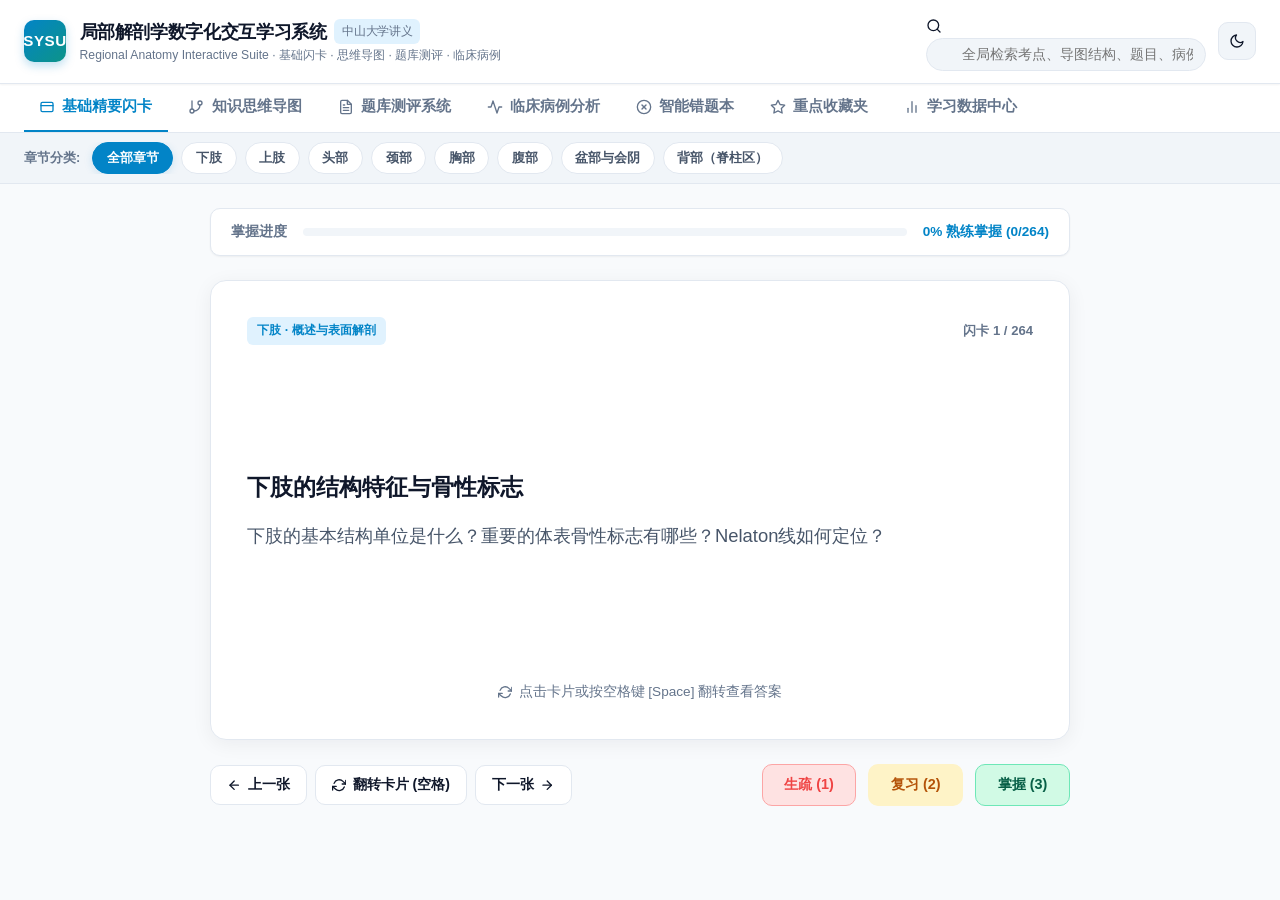
==== index.html @ 953920ea "Feat: Complete Regional Anatomy App with 264 cards and APK workflow" ====
<!DOCTYPE html>
<html lang="zh-CN">
<head>
  <meta charset="UTF-8">
  <meta name="viewport" content="width=device-width, initial-scale=1.0, maximum-scale=1.0, user-scalable=no, viewport-fit=cover">
  <title>中山大学《局部解剖学》数字化交互学习系统</title>
  <meta name="theme-color" content="#2563eb">
  <meta name="apple-mobile-web-app-capable" content="yes">
  <meta name="apple-mobile-web-app-status-bar-style" content="black-translucent">
  <meta name="apple-mobile-web-app-title" content="局部解剖学">
  <link rel="manifest" href="manifest.json">
  <link rel="icon" type="image/png" sizes="192x192" href="icons/icon-192.png">
  <link rel="apple-touch-icon" href="icons/icon-192.png">
  <link rel="stylesheet" href="css/style.css">
</head>
<body>

  <!-- Topbar Header -->
  <header class="app-header">
    <div class="header-inner">
      <div class="logo-area">
        <div class="logo-badge">SYSU</div>
        <div class="logo-text">
          <h1>局部解剖学数字化交互学习系统 <span class="sub-tag">中山大学讲义</span></h1>
          <span>Regional Anatomy Interactive Suite · 基础闪卡 · 思维导图 · 题库测评 · 临床病例</span>
        </div>
      </div>

      <div class="header-controls">
        <div class="search-box">
          <span class="search-icon">
            <svg class="svg-icon icon-sm" viewBox="0 0 24 24"><circle cx="11" cy="11" r="8"></circle><line x1="21" y1="21" x2="16.65" y2="16.65"></line></svg>
          </span>
          <input type="text" id="globalSearchInput" placeholder="全局检索考点、导图结构、题目、病例或名词...">
        </div>
        <button class="btn-icon" id="themeToggleBtn" title="切换深色/浅色模式">
          <svg class="svg-icon icon-sm" viewBox="0 0 24 24"><path d="M21 12.79A9 9 0 1 1 11.21 3 7 7 0 0 0 21 12.79z"></path></svg>
        </button>
      </div>
    </div>
  </header>

  <!-- Navigation Bar -->
  <nav class="sub-nav">
    <div class="nav-container">
      <div class="nav-tabs">
        <button class="nav-tab active" data-view="anki">
          <svg class="svg-icon icon-sm" viewBox="0 0 24 24"><rect x="3" y="5" width="18" height="14" rx="2"></rect><line x1="3" y1="10" x2="21" y2="10"></line></svg>
          <span>基础精要闪卡</span>
        </button>
        <button class="nav-tab" data-view="mindmap">
          <svg class="svg-icon icon-sm" viewBox="0 0 24 24"><line x1="6" y1="3" x2="6" y2="15"></line><circle cx="18" cy="6" r="3"></circle><circle cx="6" cy="18" r="3"></circle><path d="M18 9a9 9 0 0 1-9 9"></path></svg>
          <span>知识思维导图</span>
        </button>
        <button class="nav-tab" data-view="quiz">
          <svg class="svg-icon icon-sm" viewBox="0 0 24 24"><path d="M14 2H6a2 2 0 0 0-2 2v16a2 2 0 0 0 2 2h12a2 2 0 0 0 2-2V8z"></path><polyline points="14 2 14 8 20 8"></polyline><line x1="16" y1="13" x2="8" y2="13"></line><line x1="16" y1="17" x2="8" y2="17"></line><polyline points="10 9 9 9 8 9"></polyline></svg>
          <span>题库测评系统</span>
        </button>
        <button class="nav-tab" data-view="cases">
          <svg class="svg-icon icon-sm" viewBox="0 0 24 24"><path d="M22 12h-4l-3 9L9 3l-3 9H2"></path></svg>
          <span>临床病例分析</span>
        </button>
        <button class="nav-tab" data-view="errors">
          <svg class="svg-icon icon-sm" viewBox="0 0 24 24"><circle cx="12" cy="12" r="10"></circle><line x1="15" y1="9" x2="9" y2="15"></line><line x1="9" y1="9" x2="15" y2="15"></line></svg>
          <span>智能错题本</span>
          <span class="tab-badge" id="badgeErrorCount" style="display:none;">0</span>
        </button>
        <button class="nav-tab" data-view="favorites">
          <svg class="svg-icon icon-sm" viewBox="0 0 24 24"><polygon points="12 2 15.09 8.26 22 9.27 17 14.14 18.18 21.02 12 17.77 5.82 21.02 7 14.14 2 9.27 8.91 8.26 12 2"></polygon></svg>
          <span>重点收藏夹</span>
          <span class="tab-badge gold" id="badgeStarredCount" style="display:none;">0</span>
        </button>
        <button class="nav-tab" data-view="stats">
          <svg class="svg-icon icon-sm" viewBox="0 0 24 24"><line x1="18" y1="20" x2="18" y2="10"></line><line x1="12" y1="20" x2="12" y2="4"></line><line x1="6" y1="20" x2="6" y2="14"></line></svg>
          <span>学习数据中心</span>
        </button>
      </div>
    </div>
  </nav>

  <!-- Chapter Filter Bar -->
  <div class="chapter-bar">
    <div class="chapter-inner" id="chapterPillsContainer">
      <span class="ch-label">章节分类:</span>
      <button class="ch-pill active" data-ch="全部">全部章节</button>
      <button class="ch-pill" data-ch="下肢">下肢</button>
      <button class="ch-pill" data-ch="上肢">上肢</button>
      <button class="ch-pill" data-ch="头部">头部</button>
      <button class="ch-pill" data-ch="颈部">颈部</button>
      <button class="ch-pill" data-ch="胸部">胸部</button>
      <button class="ch-pill" data-ch="腹部">腹部</button>
      <button class="ch-pill" data-ch="盆部和会阴">盆部与会阴</button>
      <button class="ch-pill" data-ch="背部">背部（脊柱区）</button>
    </div>
  </div>

  <!-- Main View Sections -->
  <main class="main-content">

    <!-- VIEW 1: ANKI FLASHCARDS -->
    <section class="view-section active" id="view-anki">
      <div class="anki-container">
        <!-- Progress Bar -->
        <div class="anki-header">
          <div class="anki-progress-box">
            <span style="font-size:0.85rem; font-weight:700; color:var(--text-muted);">掌握进度</span>
            <div class="progress-track">
              <div class="progress-fill" id="ankiProgressFill" style="width:0%;"></div>
            </div>
            <span style="font-size:0.85rem; font-weight:700; color:var(--primary);" id="ankiProgressText">0%</span>
          </div>
        </div>

        <!-- 3D Flashcard Stage -->
        <div class="card-stage" id="ankiStage">
          <div class="flashcard" id="ankiFlashcard">
            <!-- Front Face -->
            <div class="card-face card-front">
              <div class="card-face-header">
                <span class="card-tag" id="ankiCardTag">章节考点</span>
                <span class="card-hint" id="ankiCardHint">卡片 1 / 264</span>
              </div>
              <div class="card-body">
                <h2 class="card-title" id="ankiCardTitle">考点名称</h2>
                <div class="card-prompt" id="ankiCardPrompt">记忆引导问题...</div>
              </div>
              <div class="card-flip-prompt">
                <svg class="svg-icon icon-xs" viewBox="0 0 24 24"><polyline points="23 4 23 10 17 10"></polyline><polyline points="1 20 1 14 7 14"></polyline><path d="M3.51 9a9 9 0 0 1 14.85-3.36L23 10M1 14l4.64 4.36A9 9 0 0 0 20.49 15"></path></svg>
                <span>点击卡片或按空格键 [Space] 翻转查看答案</span>
              </div>
            </div>

            <!-- Back Face -->
            <div class="card-face card-back">
              <div class="card-face-header">
                <span class="card-tag" style="background:var(--success-light); color:var(--success);">核心解剖解析</span>
                <span class="card-hint">再次点击翻回正面</span>
              </div>
              <div class="card-body">
                <div class="card-answer-text" id="ankiCardAnswer">标准解剖要点与毗邻结构...</div>
                <div class="card-clinical-box" id="ankiClinicalBox" style="display:none;">
                  <div style="display:flex; align-items:center; gap:0.4rem; margin-bottom:0.35rem;">
                    <svg class="svg-icon icon-xs" viewBox="0 0 24 24"><path d="M22 12h-4l-3 9L9 3l-3 9H2"></path></svg>
                    <b>临床应用与易混辨析：</b>
                  </div>
                  <span id="ankiClinicalText"></span>
                </div>
              </div>
            </div>
          </div>
        </div>

        <!-- Anki Navigation & Spaced Repetition Buttons -->
        <div class="anki-controls">
          <div class="anki-nav-btns">
            <button class="btn-nav" id="btnAnkiPrev" title="上一张 (←)">
              <svg class="svg-icon icon-xs" viewBox="0 0 24 24"><line x1="19" y1="12" x2="5" y2="12"></line><polyline points="12 19 5 12 12 5"></polyline></svg>
              上一张
            </button>
            <button class="btn-nav" id="btnAnkiFlip">
              <svg class="svg-icon icon-xs" viewBox="0 0 24 24"><polyline points="23 4 23 10 17 10"></polyline><polyline points="1 20 1 14 7 14"></polyline><path d="M3.51 9a9 9 0 0 1 14.85-3.36L23 10M1 14l4.64 4.36A9 9 0 0 0 20.49 15"></path></svg>
              翻转卡片 (空格)
            </button>
            <button class="btn-nav" id="btnAnkiNext" title="下一张 (→)">
              下一张
              <svg class="svg-icon icon-xs" viewBox="0 0 24 24"><line x1="5" y1="12" x2="19" y2="12"></line><polyline points="12 5 19 12 12 19"></polyline></svg>
            </button>
          </div>

          <div class="anki-rating-btns">
            <button class="btn-rate btn-again" id="btnRateAgain" title="快捷键: 1">
              <span>生疏 (1)</span>
            </button>
            <button class="btn-rate btn-good" id="btnRateGood" title="快捷键: 2">
              <span>复习 (2)</span>
            </button>
            <button class="btn-rate btn-easy" id="btnRateEasy" title="快捷键: 3">
              <span>掌握 (3)</span>
            </button>
          </div>
        </div>
      </div>
    </section>

    <!-- VIEW 2: MIND MAP -->
    <section class="view-section" id="view-mindmap">
      <div class="mindmap-layout">
        <!-- Tree View -->
        <div class="mindmap-tree-container">
          <div style="display:flex; justify-content:space-between; align-items:center; margin-bottom:1.25rem; padding-bottom:0.75rem; border-bottom:1px solid var(--border); flex-wrap:wrap; gap:0.5rem;">
            <div>
              <h2 style="font-size:1.15rem; font-weight:700; margin:0;">局部解剖学整体知识架构图谱</h2>
              <span style="font-size:0.82rem; color:var(--text-muted);">涵盖八大解剖分区 · 264张精要闪卡考点100%映射入网 · 支持点击展开折叠与双向考点联动</span>
            </div>
            <div style="display:flex; gap:0.5rem;">
              <button class="btn-nav" id="btnMmExpandAll">全部展开</button>
              <button class="btn-nav" id="btnMmCollapseAll">全部折叠</button>
            </div>
          </div>
          <div id="mindmapTree"></div>
        </div>

        <!-- Inspector Panel -->
        <div class="mindmap-inspector" id="inspectorPanel">
          <div class="inspector-header">
            <div class="card-tag" style="margin-bottom:0.5rem;">结构精析联动</div>
            <h3 class="inspector-title" id="inspectorTitle">点击左侧结构节点</h3>
          </div>
          <p class="inspector-desc" id="inspectorDesc">在思维导图中选择任意解剖区域、三角、裂孔、间隙或神经血管鞘，即可在此快速浏览其解剖组成、毗邻要点，并一键联动对应基础闪卡或题目测评。</p>
          <div class="inspector-actions" id="inspectorActions"></div>
        </div>
      </div>
    </section>

    <!-- VIEW 3: QUIZ & TESTING -->
    <section class="view-section" id="view-quiz">
      <!-- Quiz Toolbar Filter -->
      <div class="quiz-header-bar">
        <div class="filter-group">
          <span style="font-size:0.85rem; font-weight:700; color:var(--text-muted); margin-right:0.25rem;">题型:</span>
          <button class="filter-btn active" data-qtype="all">全部题型</button>
          <button class="filter-btn" data-qtype="A">A型题 (单选)</button>
          <button class="filter-btn" data-qtype="X">X型题 (多选)</button>
        </div>

        <div class="filter-group">
          <span style="font-size:0.85rem; font-weight:700; color:var(--text-muted); margin-right:0.25rem;">状态:</span>
          <button class="filter-btn active" data-qstatus="all">全部</button>
          <button class="filter-btn" data-qstatus="unanswered">未答</button>
          <button class="filter-btn" data-qstatus="wrong">做错</button>
          <button class="filter-btn" data-qstatus="correct">已正确</button>
          <button class="filter-btn" data-qstatus="starred">已收藏</button>
        </div>

        <div class="quiz-stats-badge" id="quizStatsBadge">加载题目中...</div>
      </div>

      <!-- Questions List Container -->
      <div class="questions-list" id="quizQuestionsList"></div>

      <!-- Pagination Controls -->
      <div class="pagination-bar" id="quizPaginationBar"></div>
    </section>

    <!-- VIEW 4: CLINICAL CASES -->
    <section class="view-section" id="view-cases">
      <div style="display:flex; align-items:center; justify-content:space-between; margin-bottom:1.25rem; flex-wrap:wrap; gap:1rem;">
        <div>
          <h2 style="font-size:1.35rem; font-weight:700;">临床病例综合分析 (Clinical Case Studies)</h2>
          <p style="font-size:0.85rem; color:var(--text-muted);">紧密围绕人卫第十版教材章末「临床病例分析」与中山医历年真题，点击展开权威解剖诊断、机制推演与临床要点提炼。</p>
        </div>
        <div class="quiz-stats-badge" id="casesStatsBadge">共 123 个病例</div>
      </div>

      <!-- Case Filter Toolbar -->
      <div style="display:flex; align-items:center; justify-content:space-between; gap:1rem; margin-bottom:1.5rem; flex-wrap:wrap; background:var(--bg-card); padding:0.75rem 1.25rem; border-radius:var(--radius-md); border:1px solid var(--border);">
        <div style="display:flex; align-items:center; gap:0.5rem; flex-wrap:wrap;">
          <span style="font-size:0.85rem; font-weight:700; color:var(--text-muted); margin-right:0.25rem;">病例题库类型：</span>
          <button class="filter-btn active" id="caseFilterAll" onclick="window.APP.setCaseFilter('all')">
            全部临床病例 (123)
          </button>
          <button class="filter-btn" id="caseFilter10th" onclick="window.APP.setCaseFilter('10th')" style="border-color:#38bdf8; color:#0284c7; font-weight:600;">
            <svg class="svg-icon" style="width:13px;height:13px;display:inline-block;vertical-align:-1px;margin-right:4px;" viewBox="0 0 24 24"><polygon points="12 2 15.09 8.26 22 9.27 17 14.14 18.18 21.02 12 17.77 5.82 21.02 7 14.14 2 9.27 8.91 8.26 12 2"></polygon></svg>
            人卫第十版教材考题 (97 · 考试命题源)
          </button>
          <button class="filter-btn" id="caseFilterStarred" onclick="window.APP.setCaseFilter('starred')">
            已收藏病例
          </button>
        </div>
        <div style="font-size:0.82rem; color:var(--text-muted);">
          提示：期末与阶段考重点考察「第十版教材考题」
        </div>
      </div>

      <div class="cases-grid" id="casesList"></div>
    </section>

    <!-- VIEW 5: ERROR BOOK -->
    <section class="view-section" id="view-errors">
      <div class="quiz-header-bar">
        <div>
          <h2 style="font-size:1.25rem; font-weight:700; color:var(--danger); display:flex; align-items:center; gap:0.5rem;">
            <svg class="svg-icon icon-sm" viewBox="0 0 24 24"><circle cx="12" cy="12" r="10"></circle><line x1="15" y1="9" x2="9" y2="15"></line><line x1="9" y1="9" x2="15" y2="15"></line></svg>
            <span>智能错题本</span>
          </h2>
          <span style="font-size:0.85rem; color:var(--text-muted);">自动收录所有做错的单选题与多选题，支持针对性攻克与逐题移出。</span>
        </div>
        <div style="display:flex; align-items:center; gap:1rem;">
          <div class="quiz-stats-badge" id="errorsStatsBadge">0 道错题</div>
          <button class="btn-nav" id="btnClearErrorsBtn" style="color:var(--danger);">清空错题本</button>
        </div>
      </div>

      <div class="questions-list" id="errorsQuestionsList"></div>
    </section>

    <!-- VIEW 6: FAVORITES -->
    <section class="view-section" id="view-favorites">
      <div class="quiz-header-bar">
        <div>
          <h2 style="font-size:1.25rem; font-weight:700; color:var(--warning); display:flex; align-items:center; gap:0.5rem;">
            <svg class="svg-icon icon-sm" viewBox="0 0 24 24"><polygon points="12 2 15.09 8.26 22 9.27 17 14.14 18.18 21.02 12 17.77 5.82 21.02 7 14.14 2 9.27 8.91 8.26 12 2"></polygon></svg>
            <span>重点题目收藏夹</span>
          </h2>
          <span style="font-size:0.85rem; color:var(--text-muted);">集中复习标记为星标的重要考点题目与经典综合题。</span>
        </div>
        <div class="quiz-stats-badge" id="favsStatsBadge">0 道收藏</div>
      </div>

      <div class="questions-list" id="favoritesQuestionsList"></div>
    </section>

    <!-- VIEW 7: STATS & DASHBOARD -->
    <section class="view-section" id="view-stats">
      <h2 style="font-size:1.35rem; font-weight:700; margin-bottom:1.25rem;">学习数据与档案管理</h2>

      <div class="dash-grid">
        <div class="stat-card">
          <div class="stat-icon icon-blue">
            <svg class="svg-icon icon-md" viewBox="0 0 24 24"><path d="M14 2H6a2 2 0 0 0-2 2v16a2 2 0 0 0 2 2h12a2 2 0 0 0 2-2V8z"></path><polyline points="14 2 14 8 20 8"></polyline><line x1="16" y1="13" x2="8" y2="13"></line><line x1="16" y1="17" x2="8" y2="17"></line></svg>
          </div>
          <div class="stat-info">
            <h4 id="statDoneCount">0</h4>
            <p>已测评题目数</p>
          </div>
        </div>

        <div class="stat-card">
          <div class="stat-icon icon-green">
            <svg class="svg-icon icon-md" viewBox="0 0 24 24"><circle cx="12" cy="12" r="10"></circle><polyline points="12 6 12 12 16 14"></polyline></svg>
          </div>
          <div class="stat-info">
            <h4 id="statAccuracy">0%</h4>
            <p>整体答题正确率</p>
          </div>
        </div>

        <div class="stat-card">
          <div class="stat-icon icon-gold">
            <svg class="svg-icon icon-md" viewBox="0 0 24 24"><rect x="3" y="5" width="18" height="14" rx="2"></rect><line x1="3" y1="10" x2="21" y2="10"></line></svg>
          </div>
          <div class="stat-info">
            <h4 id="statMasteredCards">0 / 264</h4>
            <p>熟练掌握核心考点</p>
          </div>
        </div>

        <div class="stat-card">
          <div class="stat-icon icon-red">
            <svg class="svg-icon icon-md" viewBox="0 0 24 24"><circle cx="12" cy="12" r="10"></circle><line x1="15" y1="9" x2="9" y2="15"></line><line x1="9" y1="9" x2="15" y2="15"></line></svg>
          </div>
          <div class="stat-info">
            <h4 id="statErrorCount">0</h4>
            <p>当前错题总数</p>
          </div>
        </div>

        <div class="stat-card">
          <div class="stat-icon icon-gold">
            <svg class="svg-icon icon-md" viewBox="0 0 24 24"><polygon points="12 2 15.09 8.26 22 9.27 17 14.14 18.18 21.02 12 17.77 5.82 21.02 7 14.14 2 9.27 8.91 8.26 12 2"></polygon></svg>
          </div>
          <div class="stat-info">
            <h4 id="statFavCount">0</h4>
            <p>重点收藏题目</p>
          </div>
        </div>
      </div>

      <div class="q-card" style="margin-top:1.5rem;">
        <h3 style="font-size:1.15rem; font-weight:700; margin-bottom:0.75rem; display:flex; align-items:center; gap:0.5rem;">
          <svg class="svg-icon icon-sm" viewBox="0 0 24 24"><path d="M19 21H5a2 2 0 0 1-2-2V5a2 2 0 0 1 2-2h11l5 5v11a2 2 0 0 1-2 2z"></path><polyline points="17 21 17 13 7 13 7 21"></polyline><polyline points="7 3 7 8 15 8"></polyline></svg>
          学习档案与数据备份
        </h3>
        <p style="font-size:0.9rem; color:var(--text-muted); line-height:1.6; margin-bottom:1.25rem;">
          你的所有测评进度、错题记录、收藏题目和考点掌握情况均实时保存在当前环境的本地存储（LocalStorage）中。若更换设备或重装系统，可在此一键备份与恢复数据。
        </p>

        <div class="backup-actions">
          <button class="btn-nav" id="btnExportData" style="background:var(--primary); color:#fff; border-color:var(--primary);">
            <svg class="svg-icon icon-xs" viewBox="0 0 24 24"><path d="M21 15v4a2 2 0 0 1-2 2H5a2 2 0 0 1-2-2v-4"></path><polyline points="7 10 12 15 17 10"></polyline><line x1="12" y1="15" x2="12" y2="3"></line></svg>
            导出学习档案 (JSON)
          </button>
          <button class="btn-nav" id="btnImportData">
            <svg class="svg-icon icon-xs" viewBox="0 0 24 24"><path d="M21 15v4a2 2 0 0 1-2 2H5a2 2 0 0 1-2-2v-4"></path><polyline points="17 8 12 3 7 8"></polyline><line x1="12" y1="3" x2="12" y2="15"></line></svg>
            导入学习档案 (JSON)
          </button>
          <input type="file" id="fileImportInput" accept=".json" style="display:none;">
          <button class="btn-nav" id="btnResetData" style="color:var(--danger); border-color:var(--danger-border); margin-left:auto;">
            <svg class="svg-icon icon-xs" viewBox="0 0 24 24"><polyline points="3 6 5 6 21 6"></polyline><path d="M19 6v14a2 2 0 0 1-2 2H7a2 2 0 0 1-2-2V6m3 0V4a2 2 0 0 1 2-2h4a2 2 0 0 1 2 2v2"></path></svg>
            重置所有学习记录
          </button>
        </div>
      </div>
    </section>

  </main>

  <!-- Knowledge Preview Modal (Linked from questions & mindmap) -->
  <div class="modal-overlay" id="knowledgeModal">
    <div class="modal-box">
      <div class="modal-header">
        <h3 id="modalKnowledgeTitle">考点知识解析</h3>
        <button class="modal-close" id="modalCloseBtn">✕</button>
      </div>
      <div class="modal-body" id="modalKnowledgeBody"></div>
      <div style="padding:1rem 1.5rem; border-top:1px solid var(--border); display:flex; justify-content:flex-end; gap:0.75rem; background:var(--bg-subtle);">
        <button class="btn-nav" onclick="document.getElementById('modalCloseBtn').click()">关闭</button>
        <button class="btn-nav" id="modalGoAnkiBtn" style="background:var(--primary); color:#fff; border-color:var(--primary);">
          <svg class="svg-icon icon-xs" viewBox="0 0 24 24"><line x1="5" y1="12" x2="19" y2="12"></line><polyline points="12 5 19 12 12 19"></polyline></svg>
          前往闪卡背诵此考点
        </button>
      </div>
    </div>
  </div>

  <!-- Data and Application Scripts (Offline Safe, Zero External Network Required) -->
  <script src="data/knowledge.js"></script>
  <script src="data/mindmap.js"></script>
  <script src="data/questions.js"></script>
  <script src="data/cases.js"></script>
  <script src="js/app.js"></script>

  <!-- PWA Service Worker Registration -->
  <script>
    if ('serviceWorker' in navigator && (window.location.protocol === 'http:' || window.location.protocol === 'https:')) {
      window.addEventListener('load', () => {
        navigator.serviceWorker.register('./sw.js')
          .then(reg => console.log('[PWA] Service Worker registered:', reg.scope))
          .catch(err => console.log('[PWA] Service Worker registration failed:', err));
      });
    }
  </script>
</body>
</html>
---- css/style.css ----
/* =========================================================
   中山大学《局部解剖学》数字化学习系统 - Modern Medical UI CSS
   Clean, Lightweight, Zero-Jank, Fully Responsive, Professional SVG Icons
   ========================================================= */

:root {
  --primary: #0284c7;
  --primary-hover: #0369a1;
  --primary-light: #e0f2fe;
  --primary-glow: rgba(2, 132, 199, 0.15);
  
  --teal: #0d9488;
  --teal-light: #ccfbf1;
  
  --success: #10b981;
  --success-light: #d1fae5;
  --success-border: #6ee7b7;
  
  --danger: #ef4444;
  --danger-light: #fee2e2;
  --danger-border: #fca5a5;
  
  --warning: #f59e0b;
  --warning-light: #fef3c7;
  
  --bg-main: #f8fafc;
  --bg-card: #ffffff;
  --bg-subtle: #f1f5f9;
  --border: #e2e8f0;
  --border-light: #f1f5f9;
  
  --text-main: #0f172a;
  --text-muted: #64748b;
  --text-sub: #475569;
  
  --shadow-sm: 0 1px 2px 0 rgba(0, 0, 0, 0.05);
  --shadow-md: 0 4px 6px -1px rgba(0, 0, 0, 0.08), 0 2px 4px -2px rgba(0, 0, 0, 0.05);
  --shadow-lg: 0 10px 15px -3px rgba(0, 0, 0, 0.08), 0 4px 6px -4px rgba(0, 0, 0, 0.04);
  --shadow-card: 0 4px 20px rgba(15, 23, 42, 0.06);
  
  --radius-sm: 6px;
  --radius-md: 10px;
  --radius-lg: 16px;
  --radius-full: 9999px;
  
  --transition: all 0.2s cubic-bezier(0.4, 0, 0.2, 1);
}

[data-theme="dark"] {
  --bg-main: #0b0f19;
  --bg-card: #151d2f;
  --bg-subtle: #1e293b;
  --border: #2a374f;
  --border-light: #1e293b;
  
  --text-main: #f8fafc;
  --text-muted: #94a3b8;
  --text-sub: #cbd5e1;
  
  --primary: #38bdf8;
  --primary-hover: #0284c7;
  --primary-light: rgba(56, 189, 248, 0.15);
  
  --success: #34d399;
  --success-light: rgba(52, 211, 153, 0.15);
  --success-border: rgba(52, 211, 153, 0.3);
  
  --danger: #f87171;
  --danger-light: rgba(248, 113, 113, 0.15);
  --danger-border: rgba(248, 113, 113, 0.3);
  
  --shadow-card: 0 4px 20px rgba(0, 0, 0, 0.3);
}

* {
  box-sizing: border-box;
  margin: 0;
  padding: 0;
  -webkit-font-smoothing: antialiased;
}

body {
  font-family: -apple-system, BlinkMacSystemFont, "Segoe UI", Roboto, "Helvetica Neue", "PingFang SC", "Hiragino Sans GB", "Microsoft YaHei", sans-serif;
  background-color: var(--bg-main);
  color: var(--text-main);
  line-height: 1.6;
  min-height: 100vh;
  display: flex;
  flex-direction: column;
}

/* ================= SVG Icon Utilities ================= */
.svg-icon {
  width: 1.15rem;
  height: 1.15rem;
  stroke-width: 2;
  stroke: currentColor;
  fill: none;
  stroke-linecap: round;
  stroke-linejoin: round;
  display: inline-block;
  vertical-align: middle;
  flex-shrink: 0;
}

.icon-xs { width: 0.9rem; height: 0.9rem; stroke-width: 2.2; }
.icon-sm { width: 1rem; height: 1rem; }
.icon-md { width: 1.25rem; height: 1.25rem; }
.icon-lg { width: 1.75rem; height: 1.75rem; }

/* ================= Topbar Header ================= */
.app-header {
  background: var(--bg-card);
  border-bottom: 1px solid var(--border);
  position: sticky;
  top: 0;
  z-index: 50;
  backdrop-filter: blur(12px);
  box-shadow: var(--shadow-sm);
}

.header-inner {
  max-width: 1400px;
  margin: 0 auto;
  padding: 0.75rem 1.5rem;
  display: flex;
  align-items: center;
  justify-content: space-between;
  gap: 1rem;
}

.logo-area {
  display: flex;
  align-items: center;
  gap: 0.85rem;
  text-decoration: none;
  color: inherit;
}

.logo-badge {
  background: linear-gradient(135deg, var(--primary), var(--teal));
  color: #fff;
  font-weight: 800;
  font-size: 0.95rem;
  letter-spacing: 0.5px;
  width: 42px;
  height: 42px;
  border-radius: var(--radius-md);
  display: flex;
  align-items: center;
  justify-content: center;
  box-shadow: 0 4px 10px rgba(2, 132, 199, 0.25);
}

.logo-text h1 {
  font-size: 1.15rem;
  font-weight: 700;
  letter-spacing: -0.02em;
  display: flex;
  align-items: center;
  gap: 0.5rem;
}

.logo-text span {
  font-size: 0.76rem;
  color: var(--text-muted);
  font-weight: 500;
  display: block;
}

.sub-tag {
  background: var(--primary-light);
  color: var(--primary);
  font-size: 0.72rem;
  font-weight: 700;
  padding: 0.15rem 0.5rem;
  border-radius: var(--radius-sm);
}

.header-controls {
  display: flex;
  align-items: center;
  gap: 0.75rem;
}

.search-box {
  position: relative;
  width: 280px;
}

.search-box input {
  width: 100%;
  padding: 0.5rem 0.75rem 0.5rem 2.2rem;
  border-radius: var(--radius-full);
  border: 1px solid var(--border);
  background: var(--bg-subtle);
  color: var(--text-main);
  font-size: 0.85rem;
  outline: none;
  transition: var(--transition);
}

.search-box input:focus {
  border-color: var(--primary);
  background: var(--bg-card);
  box-shadow: 0 0 0 3px var(--primary-glow);
}

.search-icon-wrap {
  position: absolute;
  left: 0.75rem;
  top: 50%;
  transform: translateY(-50%);
  color: var(--text-muted);
  pointer-events: none;
  display: flex;
  align-items: center;
}

.btn-icon {
  background: var(--bg-subtle);
  border: 1px solid var(--border);
  color: var(--text-main);
  width: 38px;
  height: 38px;
  border-radius: var(--radius-md);
  display: flex;
  align-items: center;
  justify-content: center;
  cursor: pointer;
  transition: var(--transition);
}

.btn-icon:hover {
  background: var(--primary-light);
  color: var(--primary);
  border-color: var(--primary);
}

/* ================= Nav Navigation Bar ================= */
.sub-nav {
  background: var(--bg-card);
  border-bottom: 1px solid var(--border);
  padding: 0 1.5rem;
}

.nav-container {
  max-width: 1400px;
  margin: 0 auto;
  display: flex;
  align-items: center;
  justify-content: space-between;
  overflow-x: auto;
  scrollbar-width: none;
}

.nav-container::-webkit-scrollbar {
  display: none;
}

.nav-tabs {
  display: flex;
  gap: 0.35rem;
}

.nav-tab {
  display: flex;
  align-items: center;
  gap: 0.45rem;
  padding: 0.85rem 0.95rem;
  font-size: 0.92rem;
  font-weight: 600;
  color: var(--text-muted);
  border: none;
  background: transparent;
  cursor: pointer;
  border-bottom: 2px solid transparent;
  white-space: nowrap;
  transition: var(--transition);
}

.nav-tab:hover {
  color: var(--text-main);
}

.nav-tab.active {
  color: var(--primary);
  border-bottom-color: var(--primary);
}

.tab-badge {
  background: var(--danger);
  color: #fff;
  font-size: 0.72rem;
  font-weight: 700;
  padding: 0.1rem 0.4rem;
  border-radius: var(--radius-full);
}

.tab-badge.gold {
  background: var(--warning);
}

/* Chapter filter pills */
.chapter-bar {
  background: var(--bg-subtle);
  border-bottom: 1px solid var(--border);
  padding: 0.6rem 1.5rem;
}

.chapter-inner {
  max-width: 1400px;
  margin: 0 auto;
  display: flex;
  align-items: center;
  gap: 0.5rem;
  overflow-x: auto;
  scrollbar-width: none;
}

.chapter-inner::-webkit-scrollbar {
  display: none;
}

.ch-label {
  font-size: 0.8rem;
  font-weight: 700;
  color: var(--text-muted);
  text-transform: uppercase;
  margin-right: 0.25rem;
  white-space: nowrap;
}

.ch-pill {
  padding: 0.35rem 0.85rem;
  border-radius: var(--radius-full);
  background: var(--bg-card);
  border: 1px solid var(--border);
  color: var(--text-sub);
  font-size: 0.82rem;
  font-weight: 600;
  cursor: pointer;
  white-space: nowrap;
  transition: var(--transition);
}

.ch-pill:hover {
  border-color: var(--primary);
  color: var(--primary);
}

.ch-pill.active {
  background: var(--primary);
  color: #fff;
  border-color: var(--primary);
  box-shadow: 0 2px 8px var(--primary-glow);
}

/* ================= Main Container ================= */
.main-content {
  max-width: 1400px;
  width: 100%;
  margin: 0 auto;
  padding: 1.5rem;
  flex: 1;
}

.view-section {
  display: none;
}

.view-section.active {
  display: block;
  animation: fadeIn 0.22s ease-out;
}

@keyframes fadeIn {
  from { opacity: 0; transform: translateY(6px); }
  to { opacity: 1; transform: translateY(0); }
}

/* ================= Anki Flashcards UI ================= */
.anki-container {
  display: flex;
  flex-direction: column;
  align-items: center;
  gap: 1.5rem;
  max-width: 860px;
  margin: 0 auto;
}

.anki-header {
  width: 100%;
  display: flex;
  align-items: center;
  justify-content: space-between;
  background: var(--bg-card);
  padding: 0.75rem 1.25rem;
  border-radius: var(--radius-md);
  border: 1px solid var(--border);
  box-shadow: var(--shadow-sm);
}

.anki-progress-box {
  display: flex;
  align-items: center;
  gap: 1rem;
  flex: 1;
}

.progress-track {
  flex: 1;
  height: 8px;
  background: var(--bg-subtle);
  border-radius: var(--radius-full);
  overflow: hidden;
}

.progress-fill {
  height: 100%;
  background: linear-gradient(90deg, var(--primary), var(--teal));
  border-radius: var(--radius-full);
  transition: width 0.3s ease;
}

.card-stage {
  perspective: 1200px;
  width: 100%;
  min-height: 460px;
}

.flashcard {
  width: 100%;
  min-height: 460px;
  position: relative;
  transform-style: preserve-3d;
  transition: transform 0.45s cubic-bezier(0.4, 0, 0.2, 1);
  cursor: pointer;
}

.flashcard.is-flipped {
  transform: rotateY(180deg);
}

.card-face {
  position: absolute;
  width: 100%;
  height: 100%;
  backface-visibility: hidden;
  -webkit-backface-visibility: hidden;
  border-radius: var(--radius-lg);
  background: var(--bg-card);
  border: 1px solid var(--border);
  box-shadow: var(--shadow-card);
  padding: 2.25rem;
  display: flex;
  flex-direction: column;
  overflow-y: auto;
}

.card-back {
  transform: rotateY(180deg);
  border-top: 4px solid var(--primary);
}

.card-face-header {
  display: flex;
  align-items: center;
  justify-content: space-between;
  margin-bottom: 1.25rem;
}

.card-tag {
  background: var(--primary-light);
  color: var(--primary);
  font-size: 0.78rem;
  font-weight: 700;
  padding: 0.25rem 0.65rem;
  border-radius: var(--radius-sm);
}

.card-hint {
  font-size: 0.82rem;
  color: var(--text-muted);
  font-weight: 600;
}

.card-body {
  flex: 1;
  display: flex;
  flex-direction: column;
  justify-content: center;
}

.card-title {
  font-size: 1.45rem;
  font-weight: 700;
  color: var(--text-main);
  margin-bottom: 1rem;
  line-height: 1.4;
}

.card-prompt {
  font-size: 1.15rem;
  color: var(--text-sub);
  line-height: 1.7;
}

.card-back .card-body {
  justify-content: flex-start;
}

.card-answer-text {
  font-size: 1.02rem;
  line-height: 1.8;
  color: var(--text-main);
  white-space: pre-wrap;
}

.card-clinical-box {
  margin-top: 1.5rem;
  padding: 1rem 1.25rem;
  background: var(--warning-light);
  border-left: 4px solid var(--warning);
  border-radius: var(--radius-sm);
  color: #78350f;
  font-size: 0.9rem;
}

[data-theme="dark"] .card-clinical-box {
  background: rgba(245, 158, 11, 0.12);
  color: #fde68a;
}

.card-flip-prompt {
  margin-top: 1.5rem;
  text-align: center;
  font-size: 0.85rem;
  color: var(--text-muted);
  display: flex;
  align-items: center;
  justify-content: center;
  gap: 0.4rem;
}

/* Anki Action Controls */
.anki-controls {
  width: 100%;
  display: flex;
  align-items: center;
  justify-content: space-between;
  gap: 1rem;
}

.anki-rating-btns {
  display: flex;
  gap: 0.75rem;
}

.btn-rate {
  padding: 0.65rem 1.35rem;
  border-radius: var(--radius-md);
  font-size: 0.9rem;
  font-weight: 600;
  border: 1px solid transparent;
  cursor: pointer;
  transition: var(--transition);
  display: flex;
  align-items: center;
  gap: 0.45rem;
}

.btn-again {
  background: var(--danger-light);
  color: var(--danger);
  border-color: var(--danger-border);
}
.btn-again:hover {
  background: var(--danger);
  color: #fff;
}

.btn-good {
  background: var(--warning-light);
  color: #b45309;
}
.btn-good:hover {
  background: var(--warning);
  color: #fff;
}

.btn-easy {
  background: var(--success-light);
  color: #065f46;
  border-color: var(--success-border);
}
.btn-easy:hover {
  background: var(--success);
  color: #fff;
}

.anki-nav-btns {
  display: flex;
  gap: 0.5rem;
}

.btn-nav {
  padding: 0.6rem 1rem;
  border-radius: var(--radius-md);
  background: var(--bg-card);
  border: 1px solid var(--border);
  color: var(--text-main);
  font-size: 0.88rem;
  font-weight: 600;
  cursor: pointer;
  transition: var(--transition);
  display: inline-flex;
  align-items: center;
  gap: 0.4rem;
}

.btn-nav:hover {
  background: var(--bg-subtle);
  border-color: var(--primary);
  color: var(--primary);
}

/* ================= Mind Map UI ================= */
.mindmap-toolbar {
  background: var(--bg-card);
  border: 1px solid var(--border);
  border-radius: var(--radius-md);
  padding: 0.85rem 1.25rem;
  margin-bottom: 1.5rem;
  display: flex;
  align-items: center;
  justify-content: space-between;
  flex-wrap: wrap;
  gap: 1rem;
}

.mindmap-layout {
  display: grid;
  grid-template-columns: 1fr 380px;
  gap: 1.5rem;
  align-items: start;
}

@media (max-width: 1024px) {
  .mindmap-layout {
    grid-template-columns: 1fr;
  }
}

.mindmap-tree-container {
  background: var(--bg-card);
  border: 1px solid var(--border);
  border-radius: var(--radius-lg);
  padding: 1.75rem;
  box-shadow: var(--shadow-sm);
  min-height: 600px;
  overflow-x: auto;
}

.mm-node {
  margin: 0.4rem 0;
  position: relative;
}

.mm-node-row {
  display: inline-flex;
  align-items: center;
  gap: 0.5rem;
  padding: 0.45rem 0.85rem;
  border-radius: var(--radius-md);
  background: var(--bg-subtle);
  border: 1px solid var(--border);
  cursor: pointer;
  transition: var(--transition);
  user-select: none;
}

.mm-node-row:hover {
  border-color: var(--primary);
  background: var(--primary-light);
}

.mm-node.active > .mm-node-row {
  border-color: var(--primary);
  background: var(--primary-light);
  box-shadow: 0 0 0 2px var(--primary-glow);
}

.mm-toggle-btn {
  background: transparent;
  border: none;
  width: 20px;
  height: 20px;
  display: flex;
  align-items: center;
  justify-content: center;
  color: var(--text-muted);
  cursor: pointer;
  transition: transform 0.2s ease;
}

.mm-toggle-btn.expanded {
  transform: rotate(90deg);
}

.mm-node-label {
  font-size: 0.92rem;
  font-weight: 600;
  color: var(--text-main);
}

.mm-badge {
  font-size: 0.72rem;
  padding: 0.1rem 0.45rem;
  border-radius: var(--radius-full);
  background: var(--bg-card);
  color: var(--text-muted);
  border: 1px solid var(--border);
}

.mm-children {
  margin-left: 1.75rem;
  padding-left: 0.75rem;
  border-left: 2px dashed var(--border);
  display: none;
}

.mm-children.open {
  display: block;
  animation: fadeIn 0.2s ease;
}

/* Level styling */
.level-0 > .mm-node-row {
  background: linear-gradient(135deg, var(--primary), var(--teal));
  color: #fff;
  border: none;
  padding: 0.6rem 1.1rem;
}
.level-0 > .mm-node-row .mm-node-label {
  color: #fff;
  font-size: 1.05rem;
}
.level-0 > .mm-node-row .mm-toggle-btn {
  color: #fff;
}

.level-1 > .mm-node-row {
  border-left: 3px solid var(--primary);
  font-weight: 700;
}

.level-2 > .mm-node-row {
  border-left: 3px solid var(--teal);
}

/* Node Inspector Panel */
.mindmap-inspector {
  background: var(--bg-card);
  border: 1px solid var(--border);
  border-radius: var(--radius-lg);
  padding: 1.5rem;
  box-shadow: var(--shadow-sm);
  position: sticky;
  top: 5.5rem;
}

.inspector-header {
  border-bottom: 1px solid var(--border);
  padding-bottom: 1rem;
  margin-bottom: 1.25rem;
}

.inspector-title {
  font-size: 1.25rem;
  font-weight: 700;
  color: var(--text-main);
  margin-bottom: 0.35rem;
}

.inspector-desc {
  font-size: 0.95rem;
  line-height: 1.75;
  color: var(--text-sub);
  margin-bottom: 1.5rem;
}

.inspector-actions {
  display: flex;
  flex-direction: column;
  gap: 0.65rem;
}

/* ================= Questions Quiz Mode UI ================= */
.quiz-header-bar {
  background: var(--bg-card);
  border: 1px solid var(--border);
  border-radius: var(--radius-md);
  padding: 1rem 1.25rem;
  margin-bottom: 1.5rem;
  display: flex;
  align-items: center;
  justify-content: space-between;
  flex-wrap: wrap;
  gap: 1rem;
}

.filter-group {
  display: flex;
  align-items: center;
  gap: 0.5rem;
  flex-wrap: wrap;
}

.filter-btn {
  padding: 0.35rem 0.8rem;
  border-radius: var(--radius-full);
  background: var(--bg-subtle);
  border: 1px solid var(--border);
  color: var(--text-sub);
  font-size: 0.82rem;
  font-weight: 600;
  cursor: pointer;
  transition: var(--transition);
}

.filter-btn:hover {
  color: var(--primary);
  border-color: var(--primary);
}

.filter-btn.active {
  background: var(--primary);
  color: #fff;
  border-color: var(--primary);
}

.quiz-stats-badge {
  font-size: 0.88rem;
  font-weight: 600;
  color: var(--text-muted);
}

.quiz-stats-badge b {
  color: var(--primary);
}

/* Question List & Card */
.questions-list {
  display: flex;
  flex-direction: column;
  gap: 1.5rem;
}

.q-card {
  background: var(--bg-card);
  border: 1px solid var(--border);
  border-radius: var(--radius-lg);
  box-shadow: var(--shadow-sm);
  padding: 1.5rem 1.75rem;
  transition: var(--transition);
  position: relative;
}

.q-card:hover {
  box-shadow: var(--shadow-md);
  border-color: #cbd5e1;
}

[data-theme="dark"] .q-card:hover {
  border-color: #3b4c68;
}

.q-header {
  display: flex;
  align-items: center;
  justify-content: space-between;
  margin-bottom: 1rem;
}

.q-meta {
  display: flex;
  align-items: center;
  gap: 0.5rem;
  flex-wrap: wrap;
}

.q-badge {
  font-size: 0.75rem;
  font-weight: 700;
  padding: 0.2rem 0.55rem;
  border-radius: var(--radius-sm);
}

.badge-a {
  background: var(--primary-light);
  color: var(--primary);
}

.badge-x {
  background: #ede9fe;
  color: #7c3aed;
}

[data-theme="dark"] .badge-x {
  background: rgba(124, 58, 237, 0.2);
  color: #c4b5fd;
}

.badge-chapter {
  background: var(--bg-subtle);
  color: var(--text-muted);
  border: 1px solid var(--border);
}

.q-actions {
  display: flex;
  align-items: center;
  gap: 0.5rem;
}

.star-btn {
  background: transparent;
  border: none;
  color: var(--text-muted);
  cursor: pointer;
  transition: var(--transition);
  display: flex;
  align-items: center;
  justify-content: center;
  padding: 0.35rem;
  border-radius: var(--radius-sm);
}

.star-btn:hover {
  background: var(--bg-subtle);
  color: var(--warning);
}

.star-btn.active {
  color: var(--warning);
  fill: var(--warning);
}

.q-stem {
  font-size: 1.05rem;
  font-weight: 600;
  color: var(--text-main);
  line-height: 1.6;
  margin-bottom: 1.25rem;
}

/* Options Grid */
.options-grid {
  display: flex;
  flex-direction: column;
  gap: 0.65rem;
  margin-bottom: 1.25rem;
}

.option-btn {
  display: flex;
  align-items: flex-start;
  gap: 0.75rem;
  padding: 0.75rem 1rem;
  border-radius: var(--radius-md);
  background: var(--bg-subtle);
  border: 1px solid var(--border);
  color: var(--text-main);
  font-size: 0.95rem;
  text-align: left;
  cursor: pointer;
  transition: var(--transition);
  position: relative;
}

.option-btn:hover {
  background: var(--primary-light);
  border-color: var(--primary);
}

.opt-key {
  font-weight: 700;
  background: var(--bg-card);
  border: 1px solid var(--border);
  width: 26px;
  height: 26px;
  border-radius: var(--radius-sm);
  display: flex;
  align-items: center;
  justify-content: center;
  flex-shrink: 0;
  font-size: 0.85rem;
}

.opt-text {
  flex: 1;
  line-height: 1.5;
}

/* Option states */
.option-btn.selected {
  border-color: var(--primary);
  background: var(--primary-light);
}

.option-btn.correct {
  background: var(--success-light) !important;
  border-color: var(--success) !important;
  color: #065f46;
}

[data-theme="dark"] .option-btn.correct {
  color: #6ee7b7;
}

.option-btn.correct .opt-key {
  background: var(--success);
  color: #fff;
  border-color: var(--success);
}

.option-btn.wrong {
  background: var(--danger-light) !important;
  border-color: var(--danger) !important;
  color: #991b1b;
}

[data-theme="dark"] .option-btn.wrong {
  color: #fca5a5;
}

.option-btn.wrong .opt-key {
  background: var(--danger);
  color: #fff;
  border-color: var(--danger);
}

/* X-type submit button */
.x-submit-bar {
  display: flex;
  justify-content: flex-end;
  margin-bottom: 1rem;
}

.btn-submit-x {
  background: var(--primary);
  color: #fff;
  border: none;
  padding: 0.6rem 1.4rem;
  border-radius: var(--radius-md);
  font-size: 0.9rem;
  font-weight: 600;
  cursor: pointer;
  transition: var(--transition);
}

.btn-submit-x:hover {
  background: var(--primary-hover);
}

/* Explanation Box */
.q-explanation {
  background: var(--bg-subtle);
  border: 1px solid var(--border);
  border-radius: var(--radius-md);
  padding: 1rem 1.25rem;
  margin-top: 1rem;
  animation: fadeIn 0.2s ease;
}

.exp-header {
  display: flex;
  align-items: center;
  justify-content: space-between;
  margin-bottom: 0.5rem;
}

.exp-ans {
  font-size: 0.95rem;
  font-weight: 700;
}

.exp-ans.text-success { color: var(--success); }
.exp-ans.text-danger { color: var(--danger); }

.exp-body {
  font-size: 0.9rem;
  color: var(--text-sub);
  line-height: 1.6;
  white-space: pre-wrap;
}

/* Knowledge point Linkage badge */
.knowledge-links {
  display: flex;
  align-items: center;
  gap: 0.5rem;
  margin-top: 0.85rem;
  padding-top: 0.85rem;
  border-top: 1px dashed var(--border);
  flex-wrap: wrap;
}

.k-link-pill {
  display: inline-flex;
  align-items: center;
  gap: 0.35rem;
  background: var(--teal-light);
  color: var(--teal);
  font-size: 0.8rem;
  font-weight: 600;
  padding: 0.25rem 0.65rem;
  border-radius: var(--radius-full);
  cursor: pointer;
  transition: var(--transition);
  text-decoration: none;
  border: 1px solid transparent;
}

.k-link-pill:hover {
  border-color: var(--teal);
  box-shadow: 0 2px 6px rgba(13, 148, 136, 0.2);
  transform: translateY(-1px);
}

/* Pagination bar */
.pagination-bar {
  display: flex;
  align-items: center;
  justify-content: center;
  gap: 0.5rem;
  margin-top: 2rem;
}

.page-btn {
  padding: 0.5rem 0.85rem;
  border-radius: var(--radius-md);
  background: var(--bg-card);
  border: 1px solid var(--border);
  color: var(--text-main);
  font-size: 0.85rem;
  font-weight: 600;
  cursor: pointer;
  transition: var(--transition);
}

.page-btn:hover:not(:disabled) {
  border-color: var(--primary);
  color: var(--primary);
}

.page-btn.active {
  background: var(--primary);
  color: #fff;
  border-color: var(--primary);
}

.page-btn:disabled {
  opacity: 0.4;
  cursor: not-allowed;
}

/* ================= Clinical Cases UI ================= */
.cases-grid {
  display: flex;
  flex-direction: column;
  gap: 1.75rem;
  max-width: 960px;
  margin: 0 auto;
}

.case-card {
  background: var(--bg-card);
  border: 1px solid var(--border);
  border-radius: var(--radius-lg);
  box-shadow: var(--shadow-sm);
  padding: 1.75rem;
  transition: var(--transition);
}

.case-card:hover {
  box-shadow: var(--shadow-md);
}

.case-header {
  display: flex;
  align-items: center;
  justify-content: space-between;
  margin-bottom: 1rem;
}

.case-title {
  font-size: 1.25rem;
  font-weight: 700;
  color: var(--text-main);
}

.case-scenario-box {
  background: var(--bg-subtle);
  border-left: 4px solid var(--teal);
  padding: 1.1rem 1.35rem;
  border-radius: var(--radius-sm);
  margin-bottom: 1.25rem;
  font-size: 0.96rem;
  line-height: 1.7;
  color: var(--text-main);
}

.case-q-box {
  margin-bottom: 1.25rem;
}

.case-q-title {
  font-size: 0.92rem;
  font-weight: 700;
  color: var(--primary);
  margin-bottom: 0.6rem;
  display: flex;
  align-items: center;
  gap: 0.4rem;
}

.case-q-list {
  list-style: none;
  display: flex;
  flex-direction: column;
  gap: 0.5rem;
}

.case-q-item {
  font-size: 0.95rem;
  color: var(--text-main);
  background: var(--bg-main);
  padding: 0.65rem 0.9rem;
  border-radius: var(--radius-sm);
  border: 1px solid var(--border);
}

.case-reveal-btn {
  width: 100%;
  padding: 0.85rem;
  border-radius: var(--radius-md);
  background: linear-gradient(135deg, var(--primary-light), var(--teal-light));
  border: 1px dashed var(--primary);
  color: var(--primary);
  font-weight: 700;
  font-size: 0.95rem;
  cursor: pointer;
  transition: var(--transition);
  display: flex;
  align-items: center;
  justify-content: center;
  gap: 0.5rem;
}

.case-reveal-btn:hover {
  background: var(--primary);
  color: #fff;
  border-style: solid;
}

.case-answers-drawer {
  display: none;
  margin-top: 1.25rem;
  padding-top: 1.25rem;
  border-top: 1px solid var(--border);
  animation: fadeIn 0.25s ease;
}

.case-answers-drawer.open {
  display: block;
}

.ans-item {
  margin-bottom: 1rem;
  font-size: 0.94rem;
  line-height: 1.75;
  color: var(--text-main);
  background: var(--bg-subtle);
  padding: 0.85rem 1.1rem;
  border-radius: var(--radius-sm);
}

.ans-pearl-box {
  background: var(--primary-light);
  border-left: 4px solid var(--primary);
  padding: 0.85rem 1.1rem;
  border-radius: var(--radius-sm);
  font-size: 0.9rem;
  color: var(--primary);
  font-weight: 600;
}

/* ================= Modal for Knowledge Preview ================= */
.modal-overlay {
  position: fixed;
  inset: 0;
  background: rgba(0, 0, 0, 0.5);
  backdrop-filter: blur(4px);
  z-index: 100;
  display: none;
  align-items: center;
  justify-content: center;
  padding: 1.5rem;
}

.modal-overlay.active {
  display: flex;
  animation: fadeIn 0.2s ease;
}

.modal-box {
  background: var(--bg-card);
  border: 1px solid var(--border);
  border-radius: var(--radius-lg);
  max-width: 680px;
  width: 100%;
  max-height: 85vh;
  display: flex;
  flex-direction: column;
  box-shadow: var(--shadow-card);
  overflow: hidden;
}

.modal-header {
  padding: 1.25rem 1.5rem;
  border-bottom: 1px solid var(--border);
  display: flex;
  align-items: center;
  justify-content: space-between;
}

.modal-header h3 {
  font-size: 1.15rem;
  font-weight: 700;
}

.modal-close {
  background: transparent;
  border: none;
  font-size: 1.35rem;
  color: var(--text-muted);
  cursor: pointer;
}

.modal-close:hover {
  color: var(--text-main);
}

.modal-body {
  padding: 1.5rem;
  overflow-y: auto;
  font-size: 0.95rem;
  line-height: 1.75;
  white-space: pre-wrap;
}

/* ================= Dashboard UI ================= */
.dash-grid {
  display: grid;
  grid-template-columns: repeat(auto-fit, minmax(220px, 1fr));
  gap: 1.25rem;
  margin-bottom: 2rem;
}

.stat-card {
  background: var(--bg-card);
  border: 1px solid var(--border);
  border-radius: var(--radius-md);
  padding: 1.25rem 1.5rem;
  display: flex;
  align-items: center;
  gap: 1.25rem;
}

.stat-icon {
  width: 50px;
  height: 50px;
  border-radius: var(--radius-md);
  display: flex;
  align-items: center;
  justify-content: center;
}

.icon-blue { background: var(--primary-light); color: var(--primary); }
.icon-green { background: var(--success-light); color: var(--success); }
.icon-red { background: var(--danger-light); color: var(--danger); }
.icon-gold { background: var(--warning-light); color: var(--warning); }
.icon-teal { background: var(--teal-light); color: var(--teal); }

.stat-info h4 {
  font-size: 1.6rem;
  font-weight: 800;
  line-height: 1.2;
}

.stat-info p {
  font-size: 0.85rem;
  color: var(--text-muted);
}

.backup-actions {
  display: flex;
  gap: 1rem;
  margin-top: 1rem;
  flex-wrap: wrap;
}

/* Empty State */
.empty-box {
  text-align: center;
  padding: 4rem 1.5rem;
  color: var(--text-muted);
}

.empty-icon-wrap {
  display: inline-flex;
  padding: 1rem;
  background: var(--bg-subtle);
  border-radius: var(--radius-full);
  margin-bottom: 1rem;
  color: var(--text-muted);
}

/* Responsive adjustments & Mobile PWA optimizations */
@media (max-width: 768px) {
  body {
    padding-bottom: env(safe-area-inset-bottom, 1rem);
    -webkit-tap-highlight-color: transparent;
  }
  .app-header {
    padding: 0.65rem 1rem;
    padding-top: max(0.65rem, env(safe-area-inset-top));
  }
  .header-inner {
    flex-wrap: wrap;
    gap: 0.5rem;
  }
  .logo-text h1 {
    font-size: 1.05rem;
  }
  .logo-text span {
    display: none;
  }
  .search-box {
    width: 100%;
    order: 3;
    margin-top: 0.25rem;
  }
  .sub-nav {
    padding: 0 0.5rem;
  }
  .nav-tab {
    padding: 0.75rem 0.65rem;
    font-size: 0.85rem;
  }
  .card-container {
    max-width: 100%;
    min-height: 380px;
  }
  .card-face {
    padding: 1.25rem;
  }
  .card-title {
    font-size: 1.15rem;
  }
  .rating-bar {
    display: grid;
    grid-template-columns: repeat(2, 1fr);
    gap: 0.5rem;
  }
  .btn-rate {
    padding: 0.6rem 0.5rem;
    font-size: 0.8rem;
    justify-content: center;
  }
  .mindmap-actions {
    flex-wrap: wrap;
  }
  .mindmap-meta {
    margin-left: 0 !important;
    width: 100%;
    font-size: 0.78rem;
  }
  .modal-box {
    max-width: 95vw;
    margin: 1rem auto;
    max-height: 90vh;
  }
}
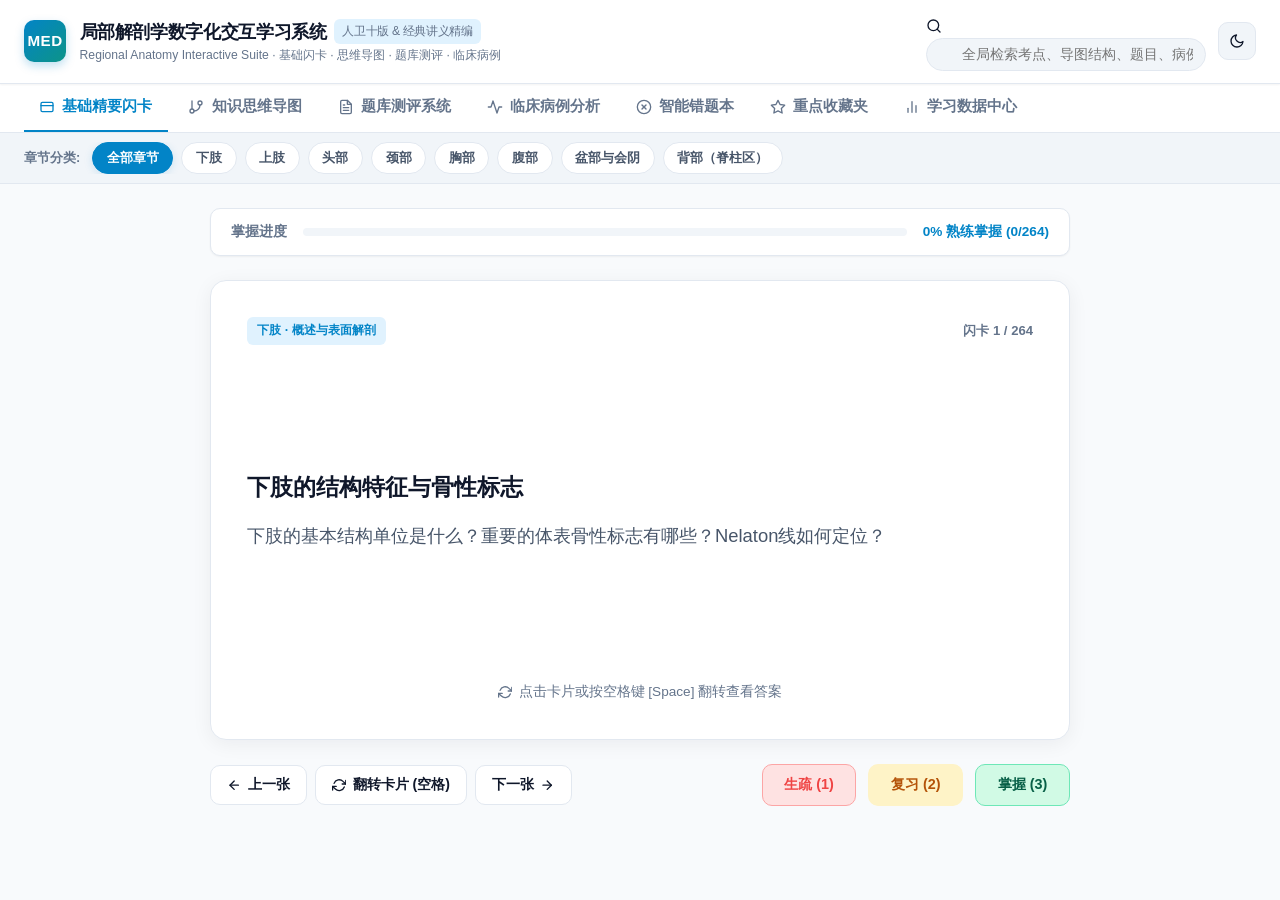
==== commit ecc91e4e: "更新局部解剖学学习系统" ====
--- a/index.html
+++ b/index.html
@@ -3,7 +3,7 @@
 <head>
   <meta charset="UTF-8">
   <meta name="viewport" content="width=device-width, initial-scale=1.0, maximum-scale=1.0, user-scalable=no, viewport-fit=cover">
-  <title>中山大学《局部解剖学》数字化交互学习系统</title>
+  <title>局部解剖学数字化交互学习系统</title>
   <meta name="theme-color" content="#2563eb">
   <meta name="apple-mobile-web-app-capable" content="yes">
   <meta name="apple-mobile-web-app-status-bar-style" content="black-translucent">
@@ -19,9 +19,9 @@
   <header class="app-header">
     <div class="header-inner">
       <div class="logo-area">
-        <div class="logo-badge">SYSU</div>
+        <div class="logo-badge">MED</div>
         <div class="logo-text">
-          <h1>局部解剖学数字化交互学习系统 <span class="sub-tag">中山大学讲义</span></h1>
+          <h1>局部解剖学数字化交互学习系统 <span class="sub-tag">人卫十版 & 经典讲义精编</span></h1>
           <span>Regional Anatomy Interactive Suite · 基础闪卡 · 思维导图 · 题库测评 · 临床病例</span>
         </div>
       </div>
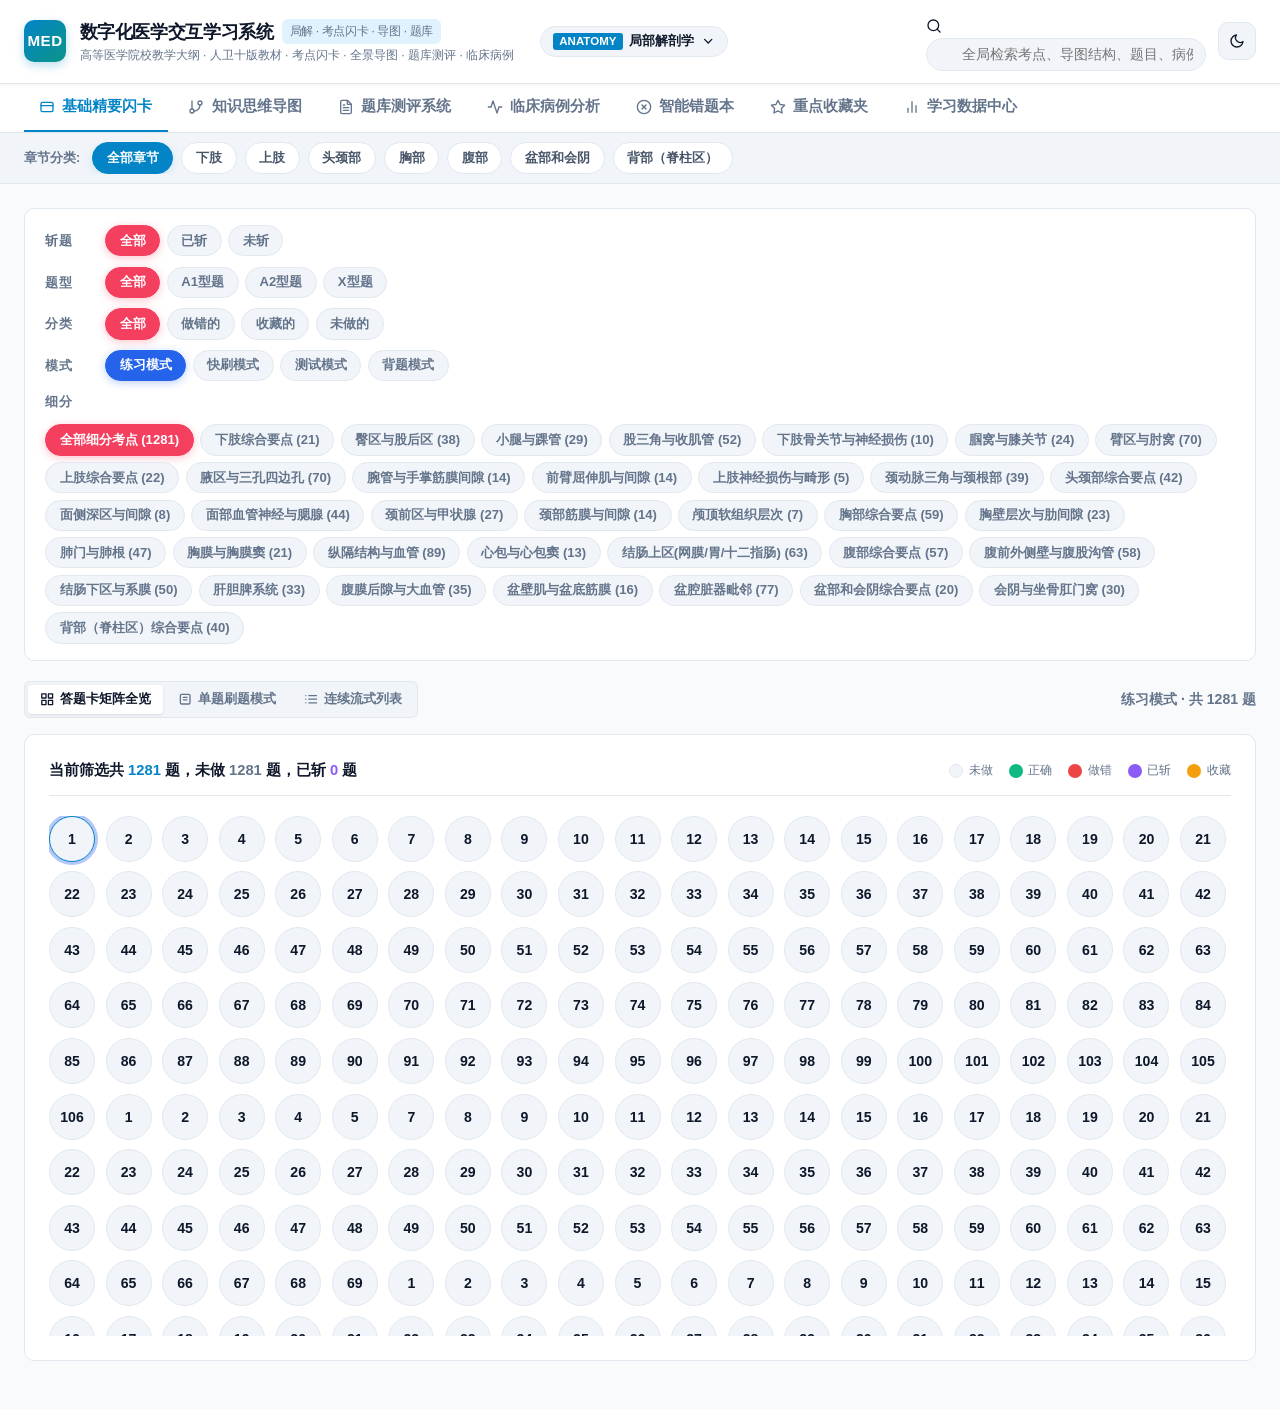
==== commit 41c20c66: "feat: complete overhaul of PC interactive learning system - Fix question stem and options clumping (" ====
--- a/index.html
+++ b/index.html
@@ -21,8 +21,38 @@
       <div class="logo-area">
         <div class="logo-badge">MED</div>
         <div class="logo-text">
-          <h1>局部解剖学数字化交互学习系统 <span class="sub-tag">人卫十版 & 经典讲义精编</span></h1>
-          <span>Regional Anatomy Interactive Suite · 基础闪卡 · 思维导图 · 题库测评 · 临床病例</span>
+          <h1>数字化医学交互学习系统 <span class="sub-tag" id="headerSubTag">考点闪卡 · 导图 · 题库 · 病例</span></h1>
+          <span id="headerSubDesc">医考帮全览答题卡 · 智能斩题 · 思维导图内嵌知识 · 自主图文笔记</span>
+        </div>
+        <!-- Course Switcher -->
+        <div class="course-switcher-wrap">
+          <button class="course-select-btn" id="courseSelectBtn" title="切换当前学习学科">
+            <span id="currentCourseBadge" style="font-size:0.72rem; padding:0.15rem 0.4rem; background:var(--primary); color:#fff; border-radius:3px;">ANATOMY</span>
+            <span id="currentCourseName">局部解剖学</span>
+            <svg class="svg-icon icon-xs" viewBox="0 0 24 24"><polyline points="6 9 12 15 18 9"></polyline></svg>
+          </button>
+          <div class="course-dropdown-menu" id="courseDropdownMenu">
+            <div class="course-opt-item active" data-course="anatomy">
+              <div class="course-opt-title">
+                <span>局部解剖学</span>
+                <span style="font-size:0.72rem; color:var(--primary); font-weight:700;">当前学习</span>
+              </div>
+              <div class="course-opt-desc">1,281 试题 · 264 闪卡 · 143 病例 · 8大解剖区</div>
+            </div>
+            <div class="course-opt-item" data-course="biochem">
+              <div class="course-opt-title">
+                <span>生物化学与分子生物学</span>
+                <span style="font-size:0.72rem; color:#10b981; font-weight:700;">拓展学科</span>
+              </div>
+              <div class="course-opt-desc">糖脂代谢 · 氧化磷酸化 · 蛋白质与核酸大分子</div>
+            </div>
+            <div class="course-opt-item" id="btnOpenImportCourseModal" style="border-top:1px dashed var(--border); color:var(--primary);">
+              <div class="course-opt-title">
+                <span>+ 导入自定义学科课件 (JSON)</span>
+              </div>
+              <div class="course-opt-desc">支持无缝载入病理学、生理学等其他医学院校课程包</div>
+            </div>
+          </div>
         </div>
       </div>
 
@@ -192,9 +222,11 @@
               <h2 style="font-size:1.15rem; font-weight:700; margin:0;">局部解剖学整体知识架构图谱</h2>
               <span style="font-size:0.82rem; color:var(--text-muted);">涵盖八大解剖分区 · 264张精要闪卡考点100%映射入网 · 支持点击展开折叠与双向考点联动</span>
             </div>
-            <div style="display:flex; gap:0.5rem;">
-              <button class="btn-nav" id="btnMmExpandAll">全部展开</button>
-              <button class="btn-nav" id="btnMmCollapseAll">全部折叠</button>
+            <div style="display:flex; gap:0.5rem; flex-wrap:wrap;">
+              <button class="btn-nav" id="btnMmExpandAll">全部展开结构</button>
+              <button class="btn-nav" id="btnMmCollapseAll">全部折叠结构</button>
+              <button class="btn-nav" id="btnMmExpandAllKnowledge" style="background:var(--primary); color:#fff; border-color:var(--primary);">展开所有考点卡片</button>
+              <button class="btn-nav" id="btnMmCollapseAllKnowledge">收起所有考点卡片</button>
             </div>
           </div>
           <div id="mindmapTree"></div>
@@ -212,34 +244,112 @@
       </div>
     </section>
 
-    <!-- VIEW 3: QUIZ & TESTING -->
+    <!-- VIEW 3: QUIZ & TESTING (医考帮深度对标交互架构) -->
     <section class="view-section" id="view-quiz">
-      <!-- Quiz Toolbar Filter -->
-      <div class="quiz-header-bar">
-        <div class="filter-group">
-          <span style="font-size:0.85rem; font-weight:700; color:var(--text-muted); margin-right:0.25rem;">题型:</span>
-          <button class="filter-btn active" data-qtype="all">全部题型</button>
-          <button class="filter-btn" data-qtype="A">A型题 (单选)</button>
-          <button class="filter-btn" data-qtype="X">X型题 (多选)</button>
-        </div>
-
-        <div class="filter-group">
-          <span style="font-size:0.85rem; font-weight:700; color:var(--text-muted); margin-right:0.25rem;">状态:</span>
-          <button class="filter-btn active" data-qstatus="all">全部</button>
-          <button class="filter-btn" data-qstatus="unanswered">未答</button>
-          <button class="filter-btn" data-qstatus="wrong">做错</button>
-          <button class="filter-btn" data-qstatus="correct">已正确</button>
-          <button class="filter-btn" data-qstatus="starred">已收藏</button>
-        </div>
-
-        <div class="quiz-stats-badge" id="quizStatsBadge">加载题目中...</div>
-      </div>
-
-      <!-- Questions List Container -->
-      <div class="questions-list" id="quizQuestionsList"></div>
-
-      <!-- Pagination Controls -->
-      <div class="pagination-bar" id="quizPaginationBar"></div>
+      <!-- 医考帮 四行过滤栏 (斩题 / 题型 / 分类 / 模式) -->
+      <div class="yikao-filter-panel" id="yikaoFilterPanel">
+        <!-- Row 1: 斩题 -->
+        <div class="yikao-row">
+          <span class="yikao-label">斩题</span>
+          <div class="yikao-pills" id="pillsSlashFilter">
+            <button class="yikao-pill active" data-slash="all">全部</button>
+            <button class="yikao-pill" data-slash="slashed">已斩</button>
+            <button class="yikao-pill" data-slash="unslashed">未斩</button>
+          </div>
+        </div>
+
+        <!-- Row 2: 题型 -->
+        <div class="yikao-row">
+          <span class="yikao-label">题型</span>
+          <div class="yikao-pills" id="pillsTypeFilter">
+            <button class="yikao-pill active" data-qtype="all">全部</button>
+            <button class="yikao-pill" data-qtype="A">A1型题</button>
+            <button class="yikao-pill" data-qtype="A2">A2型题</button>
+            <button class="yikao-pill" data-qtype="X">X型题</button>
+          </div>
+        </div>
+
+        <!-- Row 3: 分类 -->
+        <div class="yikao-row">
+          <span class="yikao-label">分类</span>
+          <div class="yikao-pills" id="pillsCategoryFilter">
+            <button class="yikao-pill active" data-qcat="all">全部</button>
+            <button class="yikao-pill" data-qcat="wrong">做错的</button>
+            <button class="yikao-pill" data-qcat="starred">收藏的</button>
+            <button class="yikao-pill" data-qcat="unanswered">未做的</button>
+          </div>
+        </div>
+
+        <!-- Row 4: 模式 -->
+        <div class="yikao-row">
+          <span class="yikao-label">模式</span>
+          <div class="yikao-pills" id="pillsModeFilter">
+            <button class="yikao-pill mode-pill active" data-mode="practice">练习模式</button>
+            <button class="yikao-pill mode-pill" data-mode="speed">快刷模式</button>
+            <button class="yikao-pill mode-pill" data-mode="exam">测试模式</button>
+            <button class="yikao-pill mode-pill" data-mode="recite">背题模式</button>
+          </div>
+        </div>
+
+        <!-- Row 5: 考点细分 -->
+        <div class="yikao-row" id="yikaoSubTopicRow">
+          <span class="yikao-label">细分</span>
+          <div class="yikao-pills" id="pillsSubTopicFilter">
+            <button class="yikao-pill active" data-subtopic="all">全部考点</button>
+          </div>
+        </div>
+      </div>
+
+      <!-- 题库视图切换栏 (答题卡全览 / 单题刷题 / 连续流式) -->
+      <div class="quiz-mode-toolbar">
+        <div class="quiz-view-toggle">
+          <button class="quiz-view-btn active" id="btnViewSheet" title="医考帮整体阅览九宫格">
+            <svg class="svg-icon icon-xs" viewBox="0 0 24 24"><rect x="3" y="3" width="7" height="7"></rect><rect x="14" y="3" width="7" height="7"></rect><rect x="14" y="14" width="7" height="7"></rect><rect x="3" y="14" width="7" height="7"></rect></svg>
+            <span>答题卡矩阵全览</span>
+          </button>
+          <button class="quiz-view-btn" id="btnViewCard" title="单题沉浸模式">
+            <svg class="svg-icon icon-xs" viewBox="0 0 24 24"><rect x="4" y="4" width="16" height="16" rx="2" ry="2"></rect><line x1="9" y1="9" x2="15" y2="9"></line><line x1="9" y1="13" x2="15" y2="13"></line></svg>
+            <span>单题刷题模式</span>
+          </button>
+          <button class="quiz-view-btn" id="btnViewList" title="连续流式列表">
+            <svg class="svg-icon icon-xs" viewBox="0 0 24 24"><line x1="8" y1="6" x2="21" y2="6"></line><line x1="8" y1="12" x2="21" y2="12"></line><line x1="8" y1="18" x2="21" y2="18"></line><line x1="3" y1="6" x2="3.01" y2="6"></line><line x1="3" y1="12" x2="3.01" y2="12"></line><line x1="3" y1="18" x2="3.01" y2="18"></line></svg>
+            <span>连续流式列表</span>
+          </button>
+        </div>
+
+        <div style="display:flex; align-items:center; gap:0.75rem;">
+          <div class="quiz-stats-badge" id="quizStatsBadge">加载题目中...</div>
+          <button class="btn-nav" id="btnSubmitExam" style="display:none; background:var(--primary); color:#fff; border-color:var(--primary);">
+            交卷评分
+          </button>
+        </div>
+      </div>
+
+      <!-- 医考帮 答题卡矩阵视图容器 -->
+      <div class="answer-sheet-container" id="quizSheetContainer">
+        <div class="sheet-header-info">
+          <div id="sheetCountSummary" style="font-weight:700; font-size:0.92rem;">
+            当前筛选共 <span id="sheetTotalCount" style="color:var(--primary);">0</span> 题，未做 <span id="sheetUnansweredCount" style="color:var(--text-muted);">0</span> 题，已斩 <span id="sheetSlashedCount" style="color:#8b5cf6;">0</span> 题
+          </div>
+          <div class="sheet-legend">
+            <div class="legend-item"><div class="legend-dot unanswered"></div> 未做</div>
+            <div class="legend-item"><div class="legend-dot correct"></div> 正确</div>
+            <div class="legend-item"><div class="legend-dot wrong"></div> 做错</div>
+            <div class="legend-item"><div class="legend-dot slashed"></div> 已斩</div>
+            <div class="legend-item"><div class="legend-dot starred"></div> 收藏</div>
+          </div>
+        </div>
+        <div class="sheet-grid" id="quizSheetGrid"></div>
+      </div>
+
+      <!-- 单题沉浸做题容器 -->
+      <div id="quizSingleCardContainer" style="display:none;"></div>
+
+      <!-- 连续流式题目列表容器 -->
+      <div class="questions-list" id="quizQuestionsList" style="display:none;"></div>
+
+      <!-- 分页控制栏 (列表模式使用) -->
+      <div class="pagination-bar" id="quizPaginationBar" style="display:none;"></div>
     </section>
 
     <!-- VIEW 4: CLINICAL CASES -->
@@ -413,7 +523,117 @@
     </div>
   </div>
 
+  <!-- Mindmap Node Edit & Image Upload Modal -->
+  <div class="modal-overlay" id="mindmapNodeModal">
+    <div class="modal-box" style="max-width:620px;">
+      <div class="modal-header">
+        <h3 id="modalMmNodeTitle">编辑思维导图知识点与配图</h3>
+        <button class="modal-close" onclick="window.APP.closeMmNodeModal()">✕</button>
+      </div>
+      <div class="modal-body">
+        <div class="form-group">
+          <label class="form-label">当前考点名称</label>
+          <input type="text" class="form-input" id="mmEditNodeName" disabled style="opacity:0.8;">
+        </div>
+        <div class="form-group">
+          <label class="form-label">我的专属学习笔记 / 记忆口诀 / 解剖补充</label>
+          <textarea class="form-textarea" id="mmEditCustomNotes" placeholder="记录您的解剖学个人心得、手术切口注意、记忆诀窍等..."></textarea>
+        </div>
+        <div class="form-group">
+          <label class="form-label">添加解剖结构配图 (支持本地图片上传或粘贴图片URL)</label>
+          <div class="img-upload-dropzone" onclick="document.getElementById('mmImgFileInput').click()">
+            <svg class="svg-icon" style="width:24px;height:24px;margin-bottom:0.4rem;color:var(--primary);" viewBox="0 0 24 24"><rect x="3" y="3" width="18" height="18" rx="2" ry="2"></rect><circle cx="8.5" cy="8.5" r="1.5"></circle><polyline points="21 15 16 10 5 21"></polyline></svg>
+            <div style="font-size:0.85rem; font-weight:600;">点击上传本地解剖图谱 (JPG/PNG/WebP)</div>
+            <div style="font-size:0.75rem; color:var(--text-muted); margin-top:0.2rem;">自动压缩并保存在本地离线存储</div>
+          </div>
+          <input type="file" id="mmImgFileInput" accept="image/*" style="display:none;">
+          <div style="margin-top:0.5rem; display:flex; gap:0.5rem;">
+            <input type="text" class="form-input" id="mmImgUrlInput" placeholder="或输入在线图片URL (http://... 或 data:image...)">
+            <button class="btn-nav" id="btnApplyMmImgUrl" style="white-space:nowrap;">应用URL</button>
+          </div>
+          <div class="img-preview-box" id="mmImgPreviewBox" style="display:none;">
+            <img class="img-preview-thumb" id="mmImgPreviewThumb" src="" alt="配图预览">
+            <button class="btn-nav" id="btnRemoveMmImg" style="position:absolute; top:5px; right:5px; background:rgba(0,0,0,0.6); color:#fff; border:none; padding:2px 8px; font-size:0.75rem;">移除图片</button>
+          </div>
+        </div>
+      </div>
+      <div style="padding:1rem 1.5rem; border-top:1px solid var(--border); display:flex; justify-content:space-between; background:var(--bg-subtle);">
+        <button class="btn-nav" id="btnResetMmNode" style="color:var(--danger); border-color:var(--danger-border);">恢复默认</button>
+        <div style="display:flex; gap:0.75rem;">
+          <button class="btn-nav" onclick="window.APP.closeMmNodeModal()">取消</button>
+          <button class="btn-nav" id="btnSaveMmNode" style="background:var(--primary); color:#fff; border-color:var(--primary);">保存修改</button>
+        </div>
+      </div>
+    </div>
+  </div>
+
+  <!-- Question Custom Note & Answer Edit Modal -->
+  <div class="modal-overlay" id="questionNoteModal">
+    <div class="modal-box" style="max-width:620px;">
+      <div class="modal-header">
+        <h3 id="modalQNoteTitle">添加/编辑题目答题心得与笔记</h3>
+        <button class="modal-close" onclick="window.APP.closeQNoteModal()">✕</button>
+      </div>
+      <div class="modal-body">
+        <div class="form-group">
+          <label class="form-label" id="modalQNoteStem">题目内容</label>
+        </div>
+        <div class="form-group">
+          <label class="form-label">我的解题思路 / 纠错解析 / 笔记</label>
+          <textarea class="form-textarea" id="qNoteContentInput" placeholder="写下您的辨析要点、为什么容易错选该项、或者补充名师解析..."></textarea>
+        </div>
+        <div class="form-group">
+          <label class="form-label">我的自定义纠错/自拟答案 (选填)</label>
+          <input type="text" class="form-input" id="qNoteCustomAns" placeholder="如：此题人卫十版教材存在新定论，建议选D...">
+        </div>
+        <div class="form-group">
+          <label class="form-label">题目参考附图 (选填)</label>
+          <div class="img-upload-dropzone" onclick="document.getElementById('qImgFileInput').click()">
+            <div style="font-size:0.85rem; font-weight:600;">点击上传考题解析配图</div>
+          </div>
+          <input type="file" id="qImgFileInput" accept="image/*" style="display:none;">
+          <div class="img-preview-box" id="qImgPreviewBox" style="display:none;">
+            <img class="img-preview-thumb" id="qImgPreviewThumb" src="" alt="配图预览">
+            <button class="btn-nav" id="btnRemoveQImg" style="position:absolute; top:5px; right:5px; background:rgba(0,0,0,0.6); color:#fff; border:none; padding:2px 8px; font-size:0.75rem;">移除</button>
+          </div>
+        </div>
+      </div>
+      <div style="padding:1rem 1.5rem; border-top:1px solid var(--border); display:flex; justify-content:space-between; background:var(--bg-subtle);">
+        <button class="btn-nav" id="btnDeleteQNote" style="color:var(--danger); border-color:var(--danger-border);">删除笔记</button>
+        <div style="display:flex; gap:0.75rem;">
+          <button class="btn-nav" onclick="window.APP.closeQNoteModal()">取消</button>
+          <button class="btn-nav" id="btnSaveQNote" style="background:var(--primary); color:#fff; border-color:var(--primary);">保存笔记</button>
+        </div>
+      </div>
+    </div>
+  </div>
+
+  <!-- Course Import Modal -->
+  <div class="modal-overlay" id="courseImportModal">
+    <div class="modal-box" style="max-width:560px;">
+      <div class="modal-header">
+        <h3>导入自定义医学课程包 (JSON)</h3>
+        <button class="modal-close" onclick="document.getElementById('courseImportModal').classList.remove('active')">✕</button>
+      </div>
+      <div class="modal-body">
+        <p style="font-size:0.85rem; color:var(--text-muted); margin-bottom:1rem;">
+          支持导入其他医学院校标准课件 JSON（包含章节、考点闪卡、思维导图、题库与病例）。导入后将自动在顶部学科切换器中呈现。
+        </p>
+        <div class="form-group">
+          <label class="form-label">选择本地课程包文件 (.json)</label>
+          <input type="file" id="coursePkgFileInput" accept=".json" class="form-input">
+        </div>
+      </div>
+      <div style="padding:1rem 1.5rem; border-top:1px solid var(--border); display:flex; justify-content:flex-end; gap:0.75rem; background:var(--bg-subtle);">
+        <button class="btn-nav" onclick="document.getElementById('courseImportModal').classList.remove('active')">取消</button>
+        <button class="btn-nav" id="btnConfirmImportCourse" style="background:var(--primary); color:#fff; border-color:var(--primary);">确认导入并切换</button>
+      </div>
+    </div>
+  </div>
+
   <!-- Data and Application Scripts (Offline Safe, Zero External Network Required) -->
+  <script src="data/courses.js"></script>
+  <script src="data/biochem_sample.js"></script>
   <script src="data/knowledge.js"></script>
   <script src="data/mindmap.js"></script>
   <script src="data/questions.js"></script>
--- a/css/style.css
+++ b/css/style.css
@@ -1494,3 +1494,470 @@
     max-height: 90vh;
   }
 }
+
+/* ==========================================================================
+   医考帮风格全景答题矩阵、思维导图内嵌展示、用户图文编辑与多学科样式
+   ========================================================================== */
+
+/* Course Selector in Header */
+.course-switcher-wrap {
+  position: relative;
+  display: inline-block;
+  margin-left: 0.75rem;
+}
+.course-select-btn {
+  display: flex;
+  align-items: center;
+  gap: 0.4rem;
+  background: var(--bg-subtle);
+  border: 1px solid var(--border);
+  color: var(--text-main);
+  padding: 0.35rem 0.75rem;
+  border-radius: var(--radius-full);
+  font-size: 0.82rem;
+  font-weight: 600;
+  cursor: pointer;
+  transition: var(--transition);
+}
+.course-select-btn:hover {
+  border-color: var(--primary);
+  background: var(--bg-card);
+}
+.course-dropdown-menu {
+  position: absolute;
+  top: 110%;
+  left: 0;
+  min-width: 260px;
+  background: var(--bg-card);
+  border: 1px solid var(--border);
+  border-radius: var(--radius-md);
+  box-shadow: 0 10px 25px -5px rgba(0,0,0,0.25);
+  z-index: 1000;
+  display: none;
+  overflow: hidden;
+  animation: fadeIn 0.15s ease;
+}
+.course-dropdown-menu.show {
+  display: block;
+}
+.course-opt-item {
+  padding: 0.75rem 1rem;
+  border-bottom: 1px solid var(--border);
+  cursor: pointer;
+  transition: var(--transition);
+}
+.course-opt-item:last-child {
+  border-bottom: none;
+}
+.course-opt-item:hover {
+  background: var(--bg-subtle);
+}
+.course-opt-item.active {
+  background: rgba(37, 99, 235, 0.08);
+  border-left: 3px solid var(--primary);
+}
+.course-opt-title {
+  font-weight: 700;
+  font-size: 0.88rem;
+  color: var(--text-main);
+  display: flex;
+  align-items: center;
+  justify-content: space-between;
+}
+.course-opt-desc {
+  font-size: 0.75rem;
+  color: var(--text-muted);
+  margin-top: 0.2rem;
+}
+
+/* 医考帮风格 四行过滤栏 (YiKaoBang 4-Row Filter Bar) */
+.yikao-filter-panel {
+  background: var(--bg-card);
+  border: 1px solid var(--border);
+  border-radius: var(--radius-md);
+  padding: 1rem 1.25rem;
+  margin-bottom: 1.25rem;
+  display: flex;
+  flex-direction: column;
+  gap: 0.65rem;
+}
+.yikao-row {
+  display: flex;
+  align-items: center;
+  gap: 0.75rem;
+  flex-wrap: wrap;
+}
+.yikao-label {
+  font-size: 0.82rem;
+  font-weight: 700;
+  color: var(--text-muted);
+  width: 48px;
+  flex-shrink: 0;
+  letter-spacing: 0.05em;
+}
+.yikao-pills {
+  display: flex;
+  align-items: center;
+  gap: 0.4rem;
+  flex-wrap: wrap;
+}
+.yikao-pill {
+  padding: 0.35rem 0.85rem;
+  font-size: 0.82rem;
+  font-weight: 600;
+  border-radius: var(--radius-full);
+  border: 1px solid var(--border);
+  background: var(--bg-subtle);
+  color: var(--text-muted);
+  cursor: pointer;
+  transition: var(--transition);
+  user-select: none;
+}
+.yikao-pill:hover {
+  color: var(--text-main);
+  border-color: var(--text-muted);
+}
+.yikao-pill.active {
+  background: #f43f5e;
+  color: #ffffff;
+  border-color: #f43f5e;
+  box-shadow: 0 2px 8px rgba(244, 63, 94, 0.3);
+}
+.yikao-pill.mode-pill.active {
+  background: #2563eb;
+  border-color: #2563eb;
+  box-shadow: 0 2px 8px rgba(37, 99, 235, 0.3);
+}
+.yikao-pill.subtopic-pill.active {
+  background: #0284c7;
+  border-color: #0284c7;
+  box-shadow: 0 2px 8px rgba(2, 132, 199, 0.3);
+}
+
+/* 题库视图切换栏 (View Mode Switcher & Stats Bar) */
+.quiz-mode-toolbar {
+  display: flex;
+  align-items: center;
+  justify-content: space-between;
+  gap: 1rem;
+  margin-bottom: 1rem;
+  flex-wrap: wrap;
+}
+.quiz-view-toggle {
+  display: inline-flex;
+  background: var(--bg-subtle);
+  border: 1px solid var(--border);
+  border-radius: var(--radius-sm);
+  padding: 0.2rem;
+  gap: 0.2rem;
+}
+.quiz-view-btn {
+  display: flex;
+  align-items: center;
+  gap: 0.35rem;
+  padding: 0.35rem 0.75rem;
+  font-size: 0.82rem;
+  font-weight: 600;
+  border-radius: calc(var(--radius-sm) - 2px);
+  border: none;
+  background: transparent;
+  color: var(--text-muted);
+  cursor: pointer;
+  transition: var(--transition);
+}
+.quiz-view-btn.active {
+  background: var(--bg-card);
+  color: var(--text-main);
+  box-shadow: 0 1px 3px rgba(0,0,0,0.1);
+}
+
+/* 医考帮 答题卡矩阵 (Answer Sheet Grid) */
+.answer-sheet-container {
+  background: var(--bg-card);
+  border: 1px solid var(--border);
+  border-radius: var(--radius-md);
+  padding: 1.5rem;
+  margin-bottom: 1.5rem;
+}
+.sheet-header-info {
+  display: flex;
+  align-items: center;
+  justify-content: space-between;
+  margin-bottom: 1.25rem;
+  padding-bottom: 0.75rem;
+  border-bottom: 1px solid var(--border);
+  flex-wrap: wrap;
+  gap: 0.75rem;
+}
+.sheet-legend {
+  display: flex;
+  align-items: center;
+  gap: 1rem;
+  font-size: 0.78rem;
+  color: var(--text-muted);
+  flex-wrap: wrap;
+}
+.legend-item {
+  display: flex;
+  align-items: center;
+  gap: 0.35rem;
+}
+.legend-dot {
+  width: 14px;
+  height: 14px;
+  border-radius: var(--radius-full);
+}
+.legend-dot.unanswered { border: 1px solid var(--border); background: var(--bg-subtle); }
+.legend-dot.correct { background: var(--success); }
+.legend-dot.wrong { background: var(--danger); }
+.legend-dot.slashed { background: #8b5cf6; }
+.legend-dot.starred { background: #f59e0b; }
+
+.sheet-grid {
+  display: grid;
+  grid-template-columns: repeat(auto-fill, minmax(46px, 1fr));
+  gap: 0.6rem;
+  max-height: 520px;
+  overflow-y: auto;
+  padding-right: 0.25rem;
+}
+.sheet-bubble {
+  width: 46px;
+  height: 46px;
+  border-radius: var(--radius-full);
+  display: flex;
+  align-items: center;
+  justify-content: center;
+  font-size: 0.88rem;
+  font-weight: 700;
+  border: 1.5px solid var(--border);
+  background: var(--bg-subtle);
+  color: var(--text-main);
+  cursor: pointer;
+  transition: all 0.15s ease;
+  position: relative;
+  user-select: none;
+}
+.sheet-bubble:hover {
+  border-color: var(--primary);
+  transform: translateY(-2px);
+  box-shadow: 0 4px 10px rgba(0,0,0,0.12);
+}
+.sheet-bubble.correct {
+  background: var(--success);
+  border-color: var(--success);
+  color: #ffffff;
+}
+.sheet-bubble.wrong {
+  background: var(--danger);
+  border-color: var(--danger);
+  color: #ffffff;
+}
+.sheet-bubble.slashed {
+  background: rgba(139, 92, 246, 0.15);
+  border-color: #8b5cf6;
+  color: #8b5cf6;
+  text-decoration: line-through;
+}
+.sheet-bubble.active-q {
+  box-shadow: 0 0 0 3px rgba(37, 99, 235, 0.35);
+  border-color: var(--primary);
+}
+.sheet-star-badge {
+  position: absolute;
+  top: -2px;
+  right: -2px;
+  width: 12px;
+  height: 12px;
+  background: #f59e0b;
+  border-radius: var(--radius-full);
+  border: 1.5px solid var(--bg-card);
+}
+
+/* 斩题按钮样式 (Slash Button) */
+.btn-slash {
+  display: inline-flex;
+  align-items: center;
+  gap: 0.35rem;
+  padding: 0.35rem 0.65rem;
+  font-size: 0.8rem;
+  font-weight: 700;
+  border-radius: var(--radius-sm);
+  border: 1px solid var(--border);
+  background: var(--bg-subtle);
+  color: var(--text-muted);
+  cursor: pointer;
+  transition: var(--transition);
+}
+.btn-slash:hover {
+  border-color: #8b5cf6;
+  color: #8b5cf6;
+}
+.btn-slash.slashed {
+  background: rgba(139, 92, 246, 0.12);
+  border-color: #8b5cf6;
+  color: #8b5cf6;
+}
+
+/* 用户专属解析与笔记卡片 (Custom Question Notes Box) */
+.user-qnote-box {
+  margin-top: 1rem;
+  padding: 1rem;
+  border-radius: var(--radius-sm);
+  background: rgba(37, 99, 235, 0.05);
+  border: 1px dashed rgba(37, 99, 235, 0.3);
+}
+.user-qnote-header {
+  display: flex;
+  align-items: center;
+  justify-content: space-between;
+  margin-bottom: 0.5rem;
+  font-size: 0.85rem;
+  font-weight: 700;
+  color: var(--primary);
+}
+.user-qnote-text {
+  font-size: 0.88rem;
+  line-height: 1.6;
+  color: var(--text-main);
+  white-space: pre-wrap;
+}
+.user-qnote-img {
+  margin-top: 0.75rem;
+  max-width: 100%;
+  max-height: 320px;
+  border-radius: var(--radius-sm);
+  border: 1px solid var(--border);
+  cursor: zoom-in;
+}
+
+/* 思维导图内嵌展示知识卡片 (Inline Leaf Knowledge Box) */
+.mm-leaf-knowledge-box {
+  margin-top: 0.6rem;
+  margin-left: 1.5rem;
+  padding: 0.9rem 1.1rem;
+  background: var(--bg-card);
+  border: 1px solid var(--border);
+  border-left: 3px solid var(--primary);
+  border-radius: var(--radius-sm);
+  box-shadow: 0 2px 8px rgba(0,0,0,0.06);
+  animation: fadeIn 0.15s ease;
+}
+.mm-leaf-prompt {
+  font-weight: 700;
+  font-size: 0.88rem;
+  color: var(--primary);
+  margin-bottom: 0.5rem;
+}
+.mm-leaf-back {
+  font-size: 0.84rem;
+  line-height: 1.6;
+  color: var(--text-main);
+  white-space: pre-wrap;
+  margin-bottom: 0.5rem;
+}
+.mm-leaf-mnemonic {
+  font-size: 0.8rem;
+  font-weight: 600;
+  color: #059669;
+  background: rgba(16, 185, 129, 0.08);
+  padding: 0.35rem 0.6rem;
+  border-radius: var(--radius-sm);
+  margin-bottom: 0.5rem;
+}
+.mm-leaf-custom-notes {
+  margin-top: 0.5rem;
+  padding: 0.5rem 0.75rem;
+  background: rgba(245, 158, 11, 0.08);
+  border-left: 2px solid #f59e0b;
+  border-radius: 2px;
+  font-size: 0.82rem;
+  color: var(--text-main);
+  white-space: pre-wrap;
+}
+.mm-leaf-img {
+  margin-top: 0.6rem;
+  max-width: 100%;
+  max-height: 280px;
+  border-radius: var(--radius-sm);
+  border: 1px solid var(--border);
+  cursor: zoom-in;
+}
+.mm-leaf-actions {
+  display: flex;
+  align-items: center;
+  gap: 0.5rem;
+  margin-top: 0.75rem;
+  flex-wrap: wrap;
+}
+
+/* 单题沉浸模式 (Single Card Quiz View) */
+.single-card-nav-bar {
+  display: flex;
+  align-items: center;
+  justify-content: space-between;
+  padding: 1rem 1.25rem;
+  background: var(--bg-card);
+  border: 1px solid var(--border);
+  border-radius: var(--radius-md);
+  margin-top: 1rem;
+}
+
+/* 模态框通用编辑器控件 */
+.form-group {
+  margin-bottom: 1.25rem;
+}
+.form-label {
+  display: block;
+  font-size: 0.85rem;
+  font-weight: 700;
+  margin-bottom: 0.4rem;
+  color: var(--text-main);
+}
+.form-textarea {
+  width: 100%;
+  min-height: 120px;
+  padding: 0.75rem;
+  border: 1px solid var(--border);
+  border-radius: var(--radius-sm);
+  background: var(--bg-subtle);
+  color: var(--text-main);
+  font-family: inherit;
+  font-size: 0.88rem;
+  line-height: 1.5;
+  resize: vertical;
+}
+.form-input {
+  width: 100%;
+  padding: 0.6rem 0.75rem;
+  border: 1px solid var(--border);
+  border-radius: var(--radius-sm);
+  background: var(--bg-subtle);
+  color: var(--text-main);
+  font-family: inherit;
+  font-size: 0.88rem;
+}
+.img-upload-dropzone {
+  border: 2px dashed var(--border);
+  border-radius: var(--radius-sm);
+  padding: 1.25rem;
+  text-align: center;
+  background: var(--bg-subtle);
+  cursor: pointer;
+  transition: var(--transition);
+}
+.img-upload-dropzone:hover {
+  border-color: var(--primary);
+  background: rgba(37, 99, 235, 0.04);
+}
+.img-preview-box {
+  margin-top: 0.75rem;
+  text-align: center;
+  position: relative;
+}
+.img-preview-thumb {
+  max-width: 100%;
+  max-height: 200px;
+  border-radius: var(--radius-sm);
+  border: 1px solid var(--border);
+}
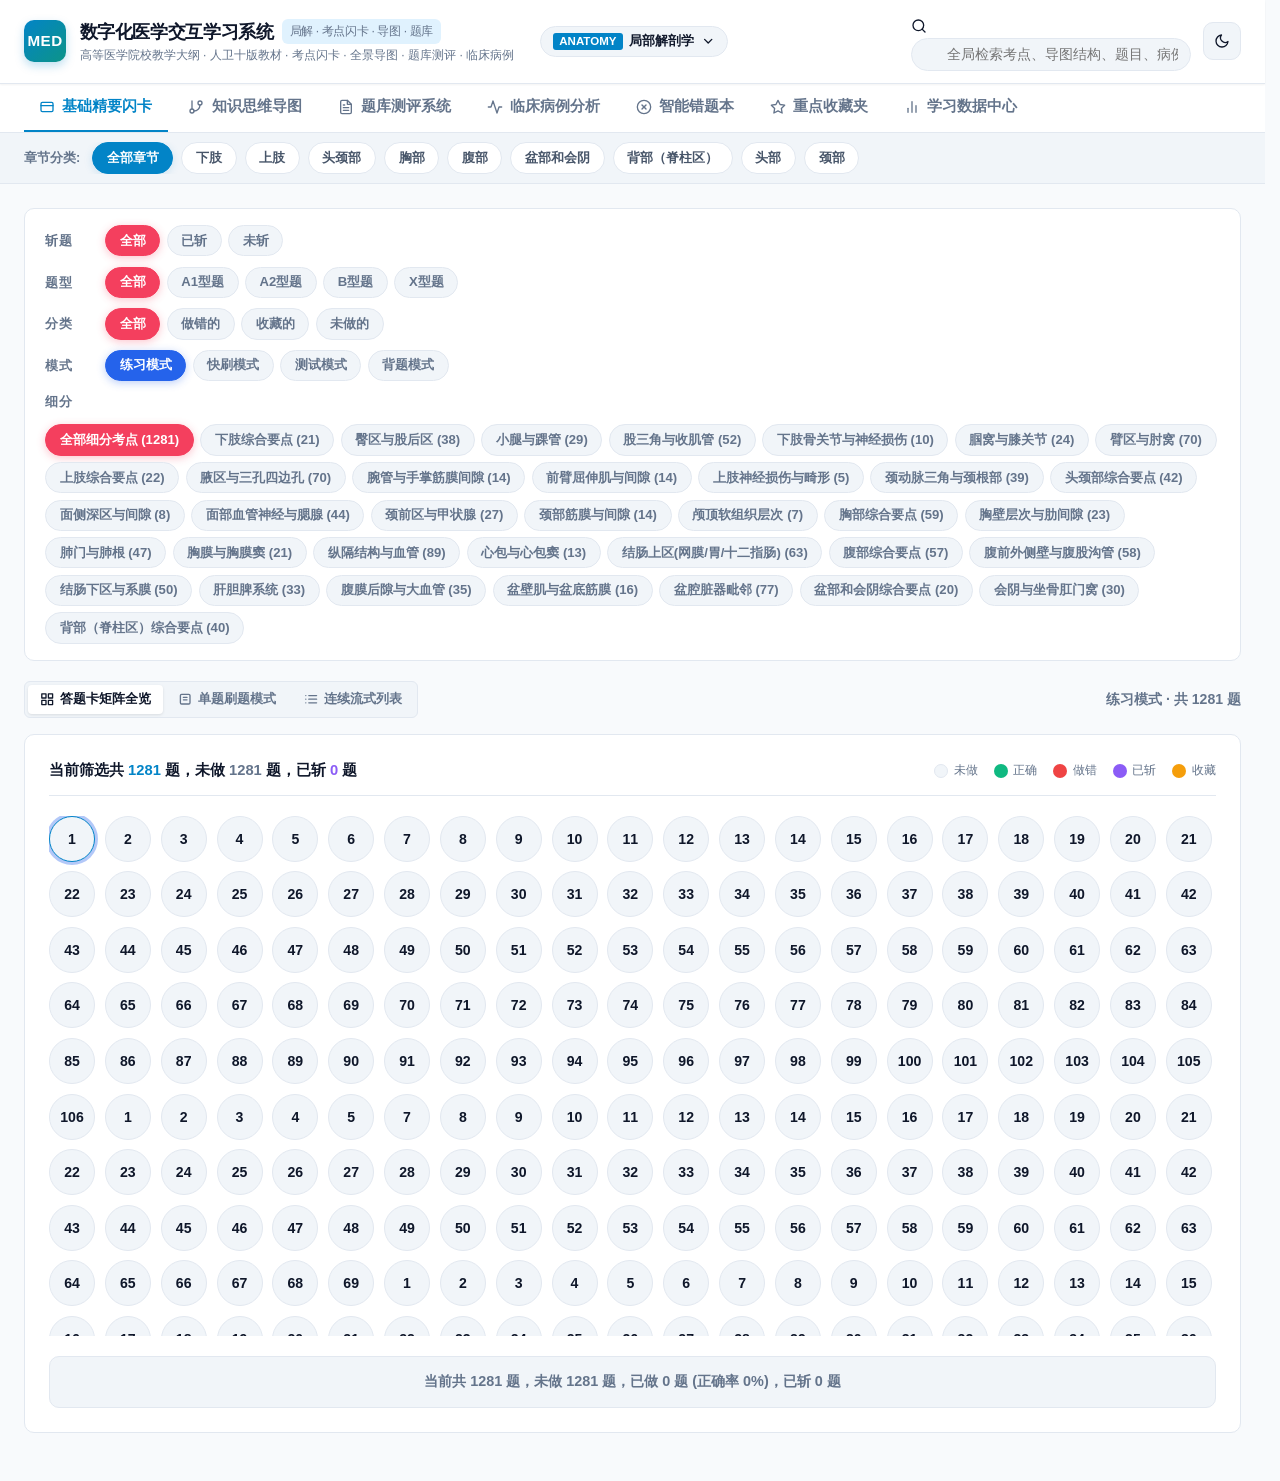
==== commit 036d488e: "fix: resolve flashcard flip, collapse case answers by default, eliminate mindmap layout shift, align" ====
--- a/index.html
+++ b/index.html
@@ -265,6 +265,7 @@
             <button class="yikao-pill active" data-qtype="all">全部</button>
             <button class="yikao-pill" data-qtype="A">A1型题</button>
             <button class="yikao-pill" data-qtype="A2">A2型题</button>
+            <button class="yikao-pill" data-qtype="B">B型题</button>
             <button class="yikao-pill" data-qtype="X">X型题</button>
           </div>
         </div>
@@ -340,6 +341,7 @@
           </div>
         </div>
         <div class="sheet-grid" id="quizSheetGrid"></div>
+        <div class="sheet-bottom-summary" id="sheetBottomSummary">当前共 0 题，未做 0 题</div>
       </div>
 
       <!-- 单题沉浸做题容器 -->
@@ -357,7 +359,7 @@
       <div style="display:flex; align-items:center; justify-content:space-between; margin-bottom:1.25rem; flex-wrap:wrap; gap:1rem;">
         <div>
           <h2 style="font-size:1.35rem; font-weight:700;">临床病例综合分析 (Clinical Case Studies)</h2>
-          <p style="font-size:0.85rem; color:var(--text-muted);">紧密围绕人卫第十版教材章末「临床病例分析」与中山医历年真题，点击展开权威解剖诊断、机制推演与临床要点提炼。</p>
+          <p style="font-size:0.85rem; color:var(--text-muted);">紧密围绕人卫第十版规划教材「临床病例分析」与全国临床医学解剖学综合案例，点击展开权威解剖诊断、机制推演与临床要点提炼。</p>
         </div>
         <div class="quiz-stats-badge" id="casesStatsBadge">共 123 个病例</div>
       </div>
--- a/css/style.css
+++ b/css/style.css
@@ -79,6 +79,11 @@
   -webkit-font-smoothing: antialiased;
 }
 
+html {
+  scrollbar-gutter: stable;
+  overflow-y: scroll;
+}
+
 body {
   font-family: -apple-system, BlinkMacSystemFont, "Segoe UI", Roboto, "Helvetica Neue", "PingFang SC", "Hiragino Sans GB", "Microsoft YaHei", sans-serif;
   background-color: var(--bg-main);
@@ -438,7 +443,8 @@
   cursor: pointer;
 }
 
-.flashcard.is-flipped {
+.flashcard.is-flipped,
+.flashcard.flipped {
   transform: rotateY(180deg);
 }
 
@@ -641,14 +647,14 @@
 
 .mindmap-layout {
   display: grid;
-  grid-template-columns: 1fr 380px;
+  grid-template-columns: minmax(0, 1fr) 380px;
   gap: 1.5rem;
   align-items: start;
 }
 
 @media (max-width: 1024px) {
   .mindmap-layout {
-    grid-template-columns: 1fr;
+    grid-template-columns: minmax(0, 1fr);
   }
 }
 
@@ -659,7 +665,9 @@
   padding: 1.75rem;
   box-shadow: var(--shadow-sm);
   min-height: 600px;
-  overflow-x: auto;
+  min-width: 0;
+  box-sizing: border-box;
+  overflow-x: hidden;
 }
 
 .mm-node {
@@ -1259,22 +1267,48 @@
   gap: 0.5rem;
 }
 
+.btn-toggle-answer,
+.case-reveal-btn {
+  width: 100%;
+  margin-top: 1rem;
+  padding: 0.75rem 1rem;
+  border: 1px dashed var(--primary);
+  border-radius: var(--radius-md);
+  background: rgba(37, 99, 235, 0.05);
+  color: var(--primary);
+  font-weight: 600;
+  font-size: 0.88rem;
+  cursor: pointer;
+  transition: var(--transition);
+  display: flex;
+  align-items: center;
+  justify-content: center;
+  gap: 0.4rem;
+}
+
+.btn-toggle-answer:hover,
 .case-reveal-btn:hover {
   background: var(--primary);
   color: #fff;
   border-style: solid;
 }
 
+.case-answer-box,
 .case-answers-drawer {
   display: none;
   margin-top: 1.25rem;
-  padding-top: 1.25rem;
-  border-top: 1px solid var(--border);
+  padding: 1.25rem;
+  background: var(--bg-subtle);
+  border-radius: var(--radius-md);
+  border: 1px solid var(--border);
   animation: fadeIn 0.25s ease;
 }
 
-.case-answers-drawer.open {
-  display: block;
+.case-answer-box.show,
+.case-answer-box.open,
+.case-answers-drawer.open,
+.case-answers-drawer.show {
+  display: block !important;
 }
 
 .ans-item {
@@ -1841,6 +1875,9 @@
   border-left: 3px solid var(--primary);
   border-radius: var(--radius-sm);
   box-shadow: 0 2px 8px rgba(0,0,0,0.06);
+  max-width: calc(100% - 1.5rem);
+  box-sizing: border-box;
+  overflow-wrap: break-word;
   animation: fadeIn 0.15s ease;
 }
 .mm-leaf-prompt {
@@ -1961,3 +1998,46 @@
   border-radius: var(--radius-sm);
   border: 1px solid var(--border);
 }
+
+/* 题目答案与解析展开按钮与操作栏 (Image 3 UI 对标) */
+.q-actions-bar {
+  display: flex;
+  justify-content: space-between;
+  align-items: center;
+  margin-top: 1rem;
+  padding-top: 0.5rem;
+}
+.btn-toggle-explain {
+  padding: 0.5rem 1.15rem;
+  font-size: 0.85rem;
+  font-weight: 600;
+  color: var(--primary);
+  background: rgba(37, 99, 235, 0.06);
+  border: 1px solid rgba(37, 99, 235, 0.35);
+  border-radius: var(--radius-sm);
+  cursor: pointer;
+  transition: var(--transition);
+  display: inline-flex;
+  align-items: center;
+  gap: 0.35rem;
+}
+.btn-toggle-explain:hover {
+  background: var(--primary);
+  color: #ffffff;
+  border-color: var(--primary);
+  box-shadow: 0 2px 8px rgba(37, 99, 235, 0.25);
+}
+
+/* 医考帮 答题卡底部状态栏 (Image 4 UI 对标) */
+.sheet-bottom-summary {
+  margin-top: 1.25rem;
+  padding: 0.85rem 1.25rem;
+  background: var(--bg-subtle);
+  border: 1px solid var(--border);
+  border-radius: var(--radius-md);
+  text-align: center;
+  font-size: 0.9rem;
+  font-weight: 600;
+  color: var(--text-muted);
+}
+
